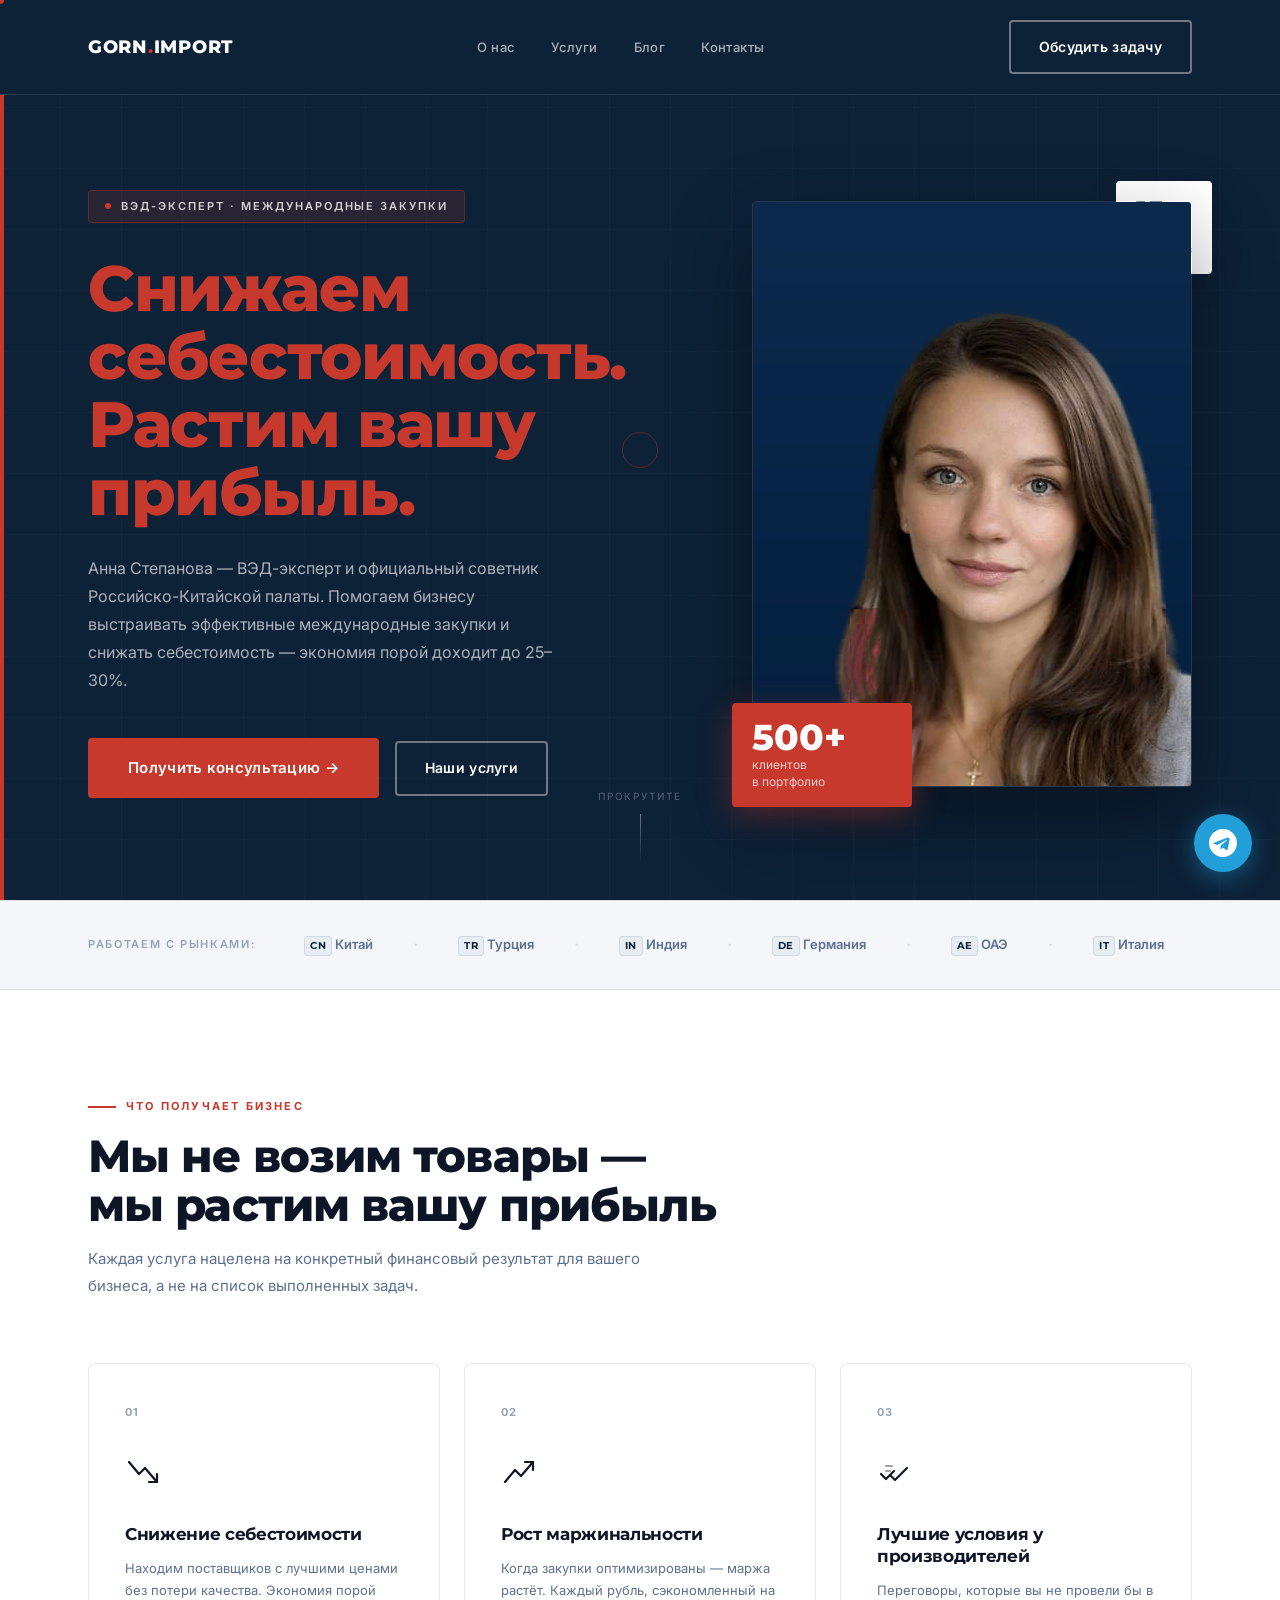
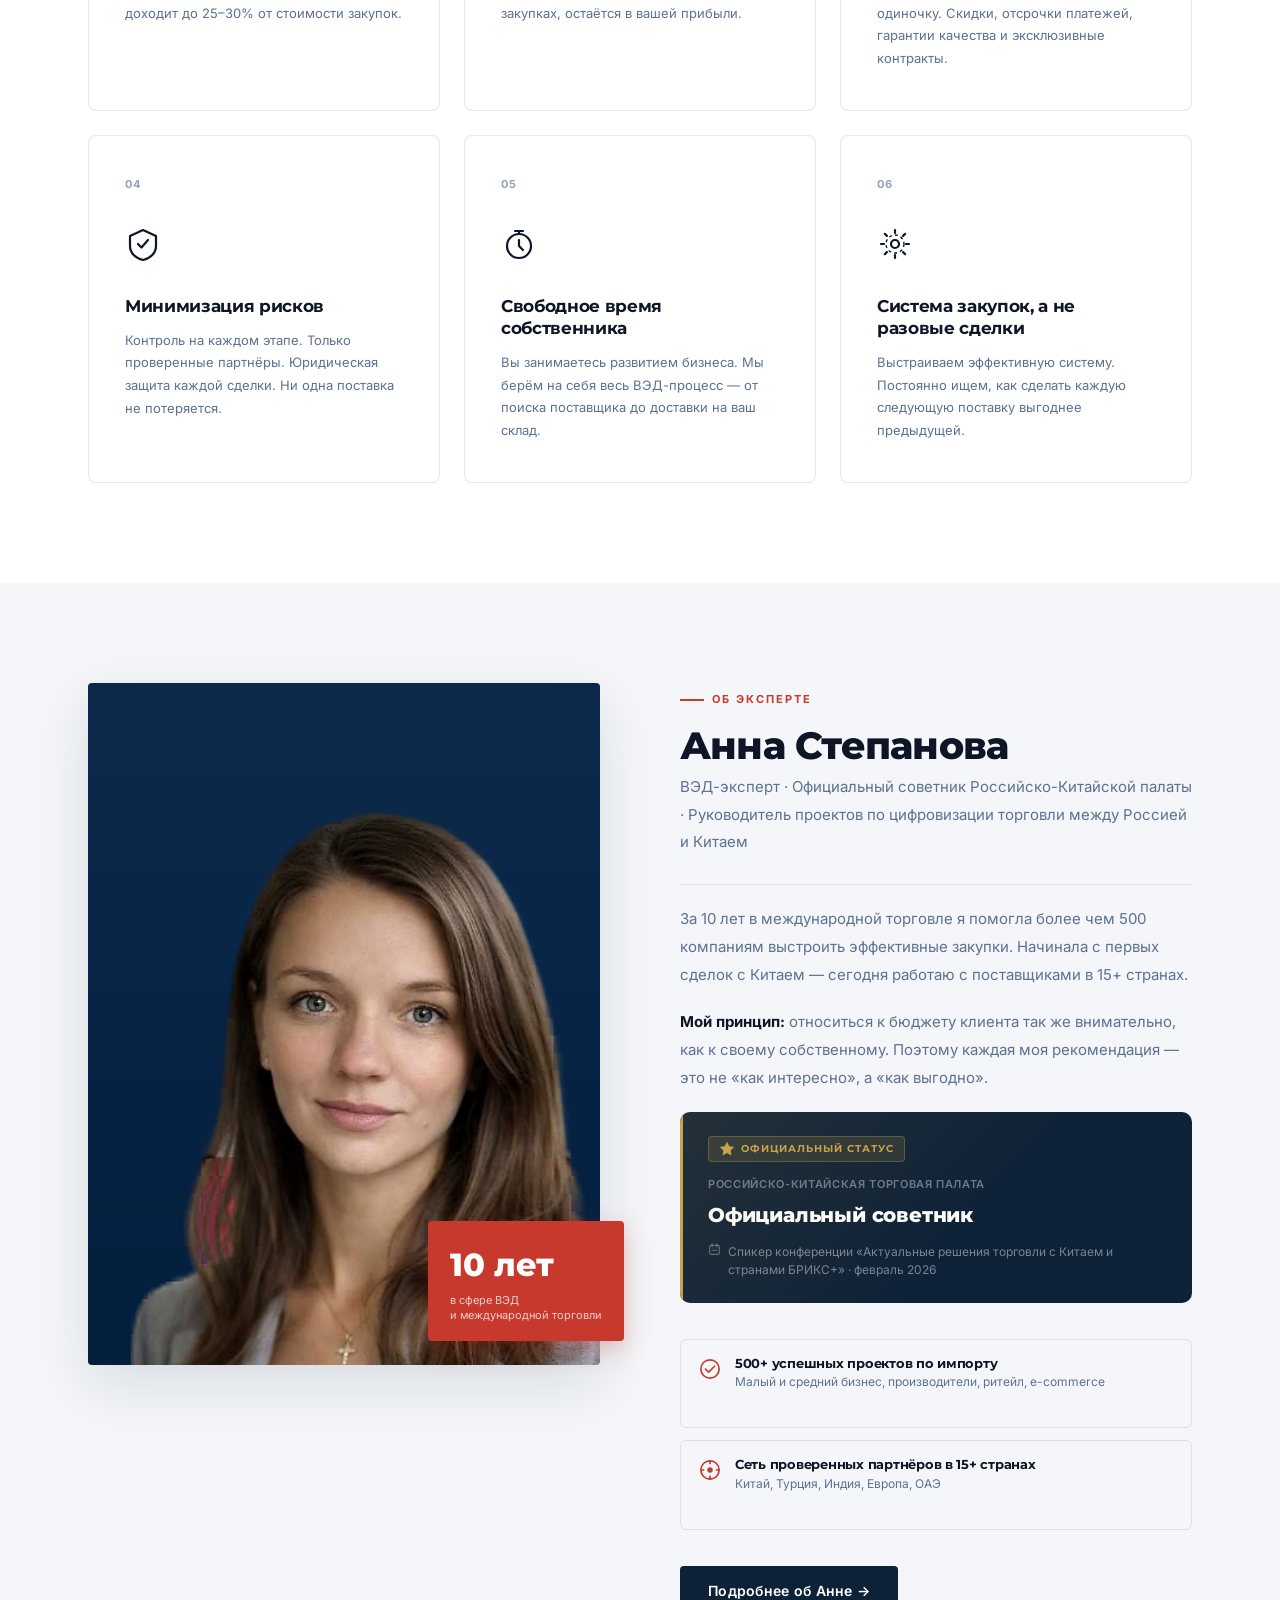
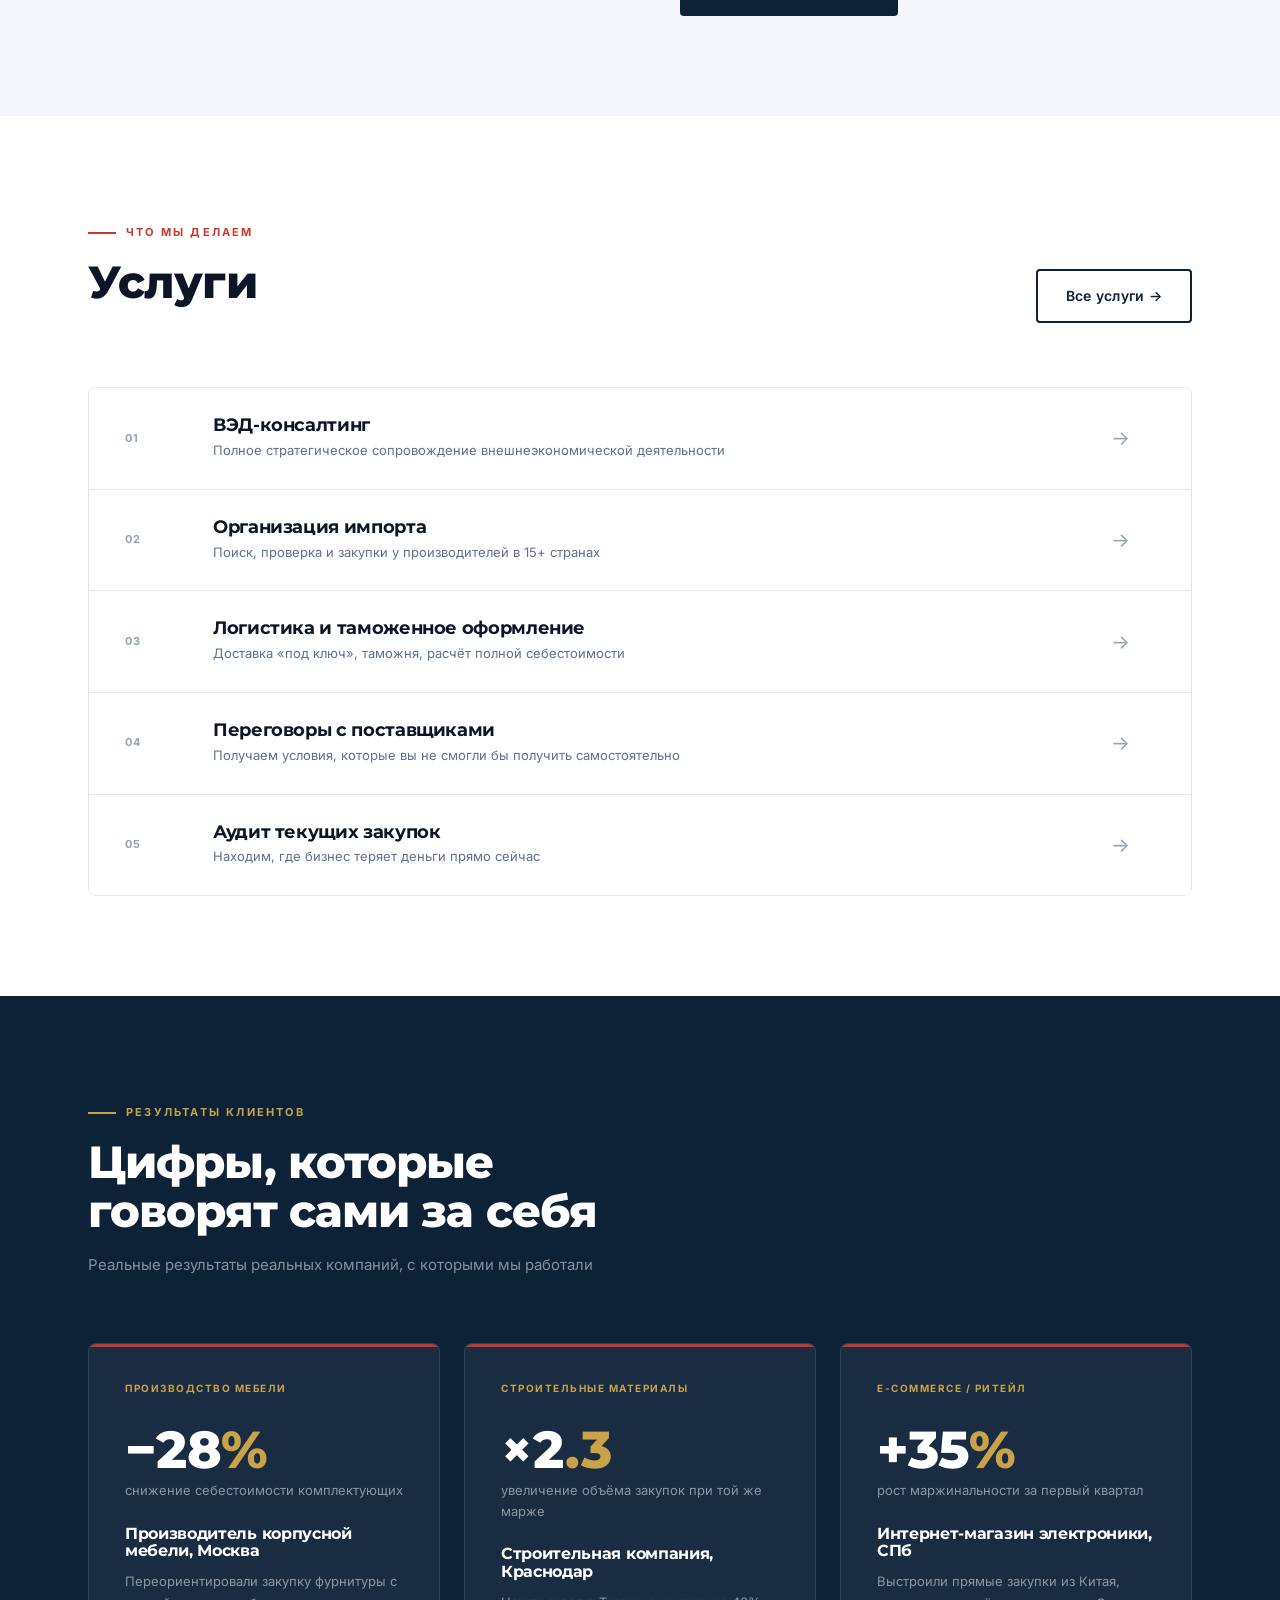
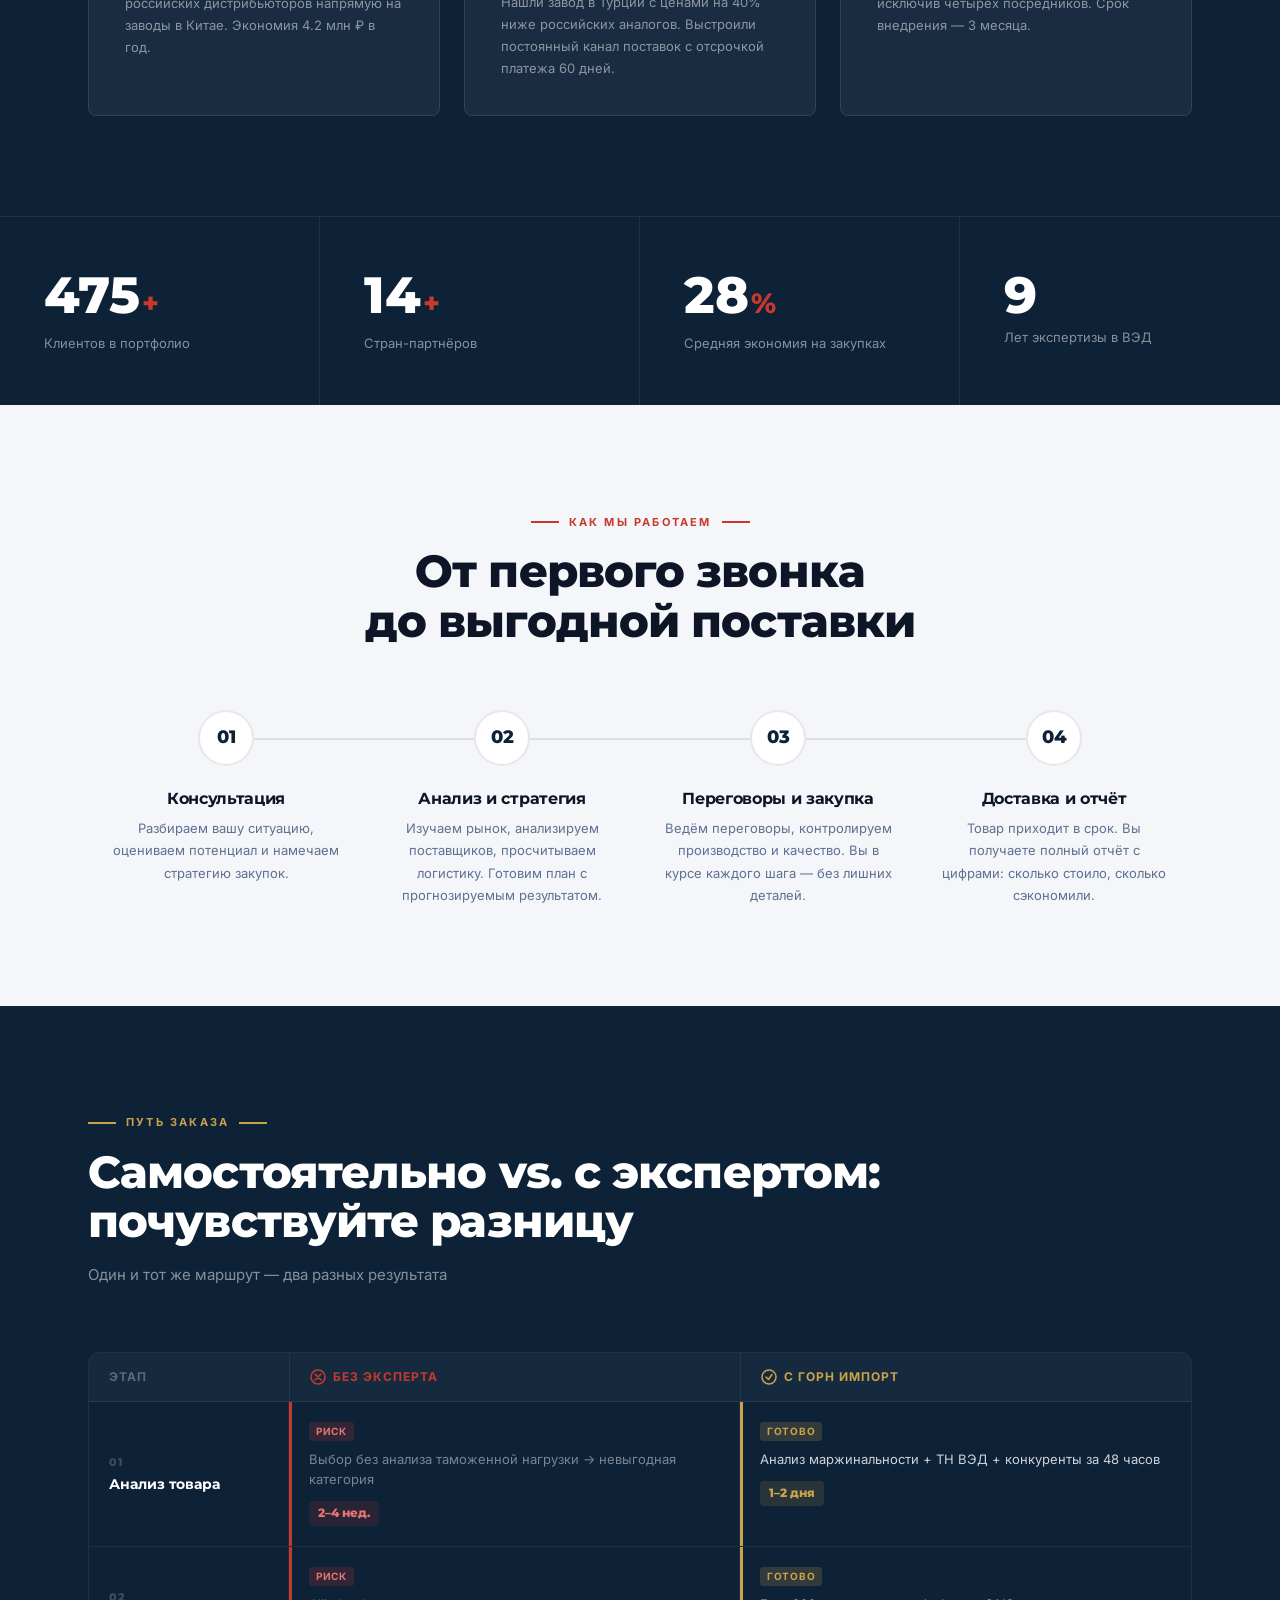
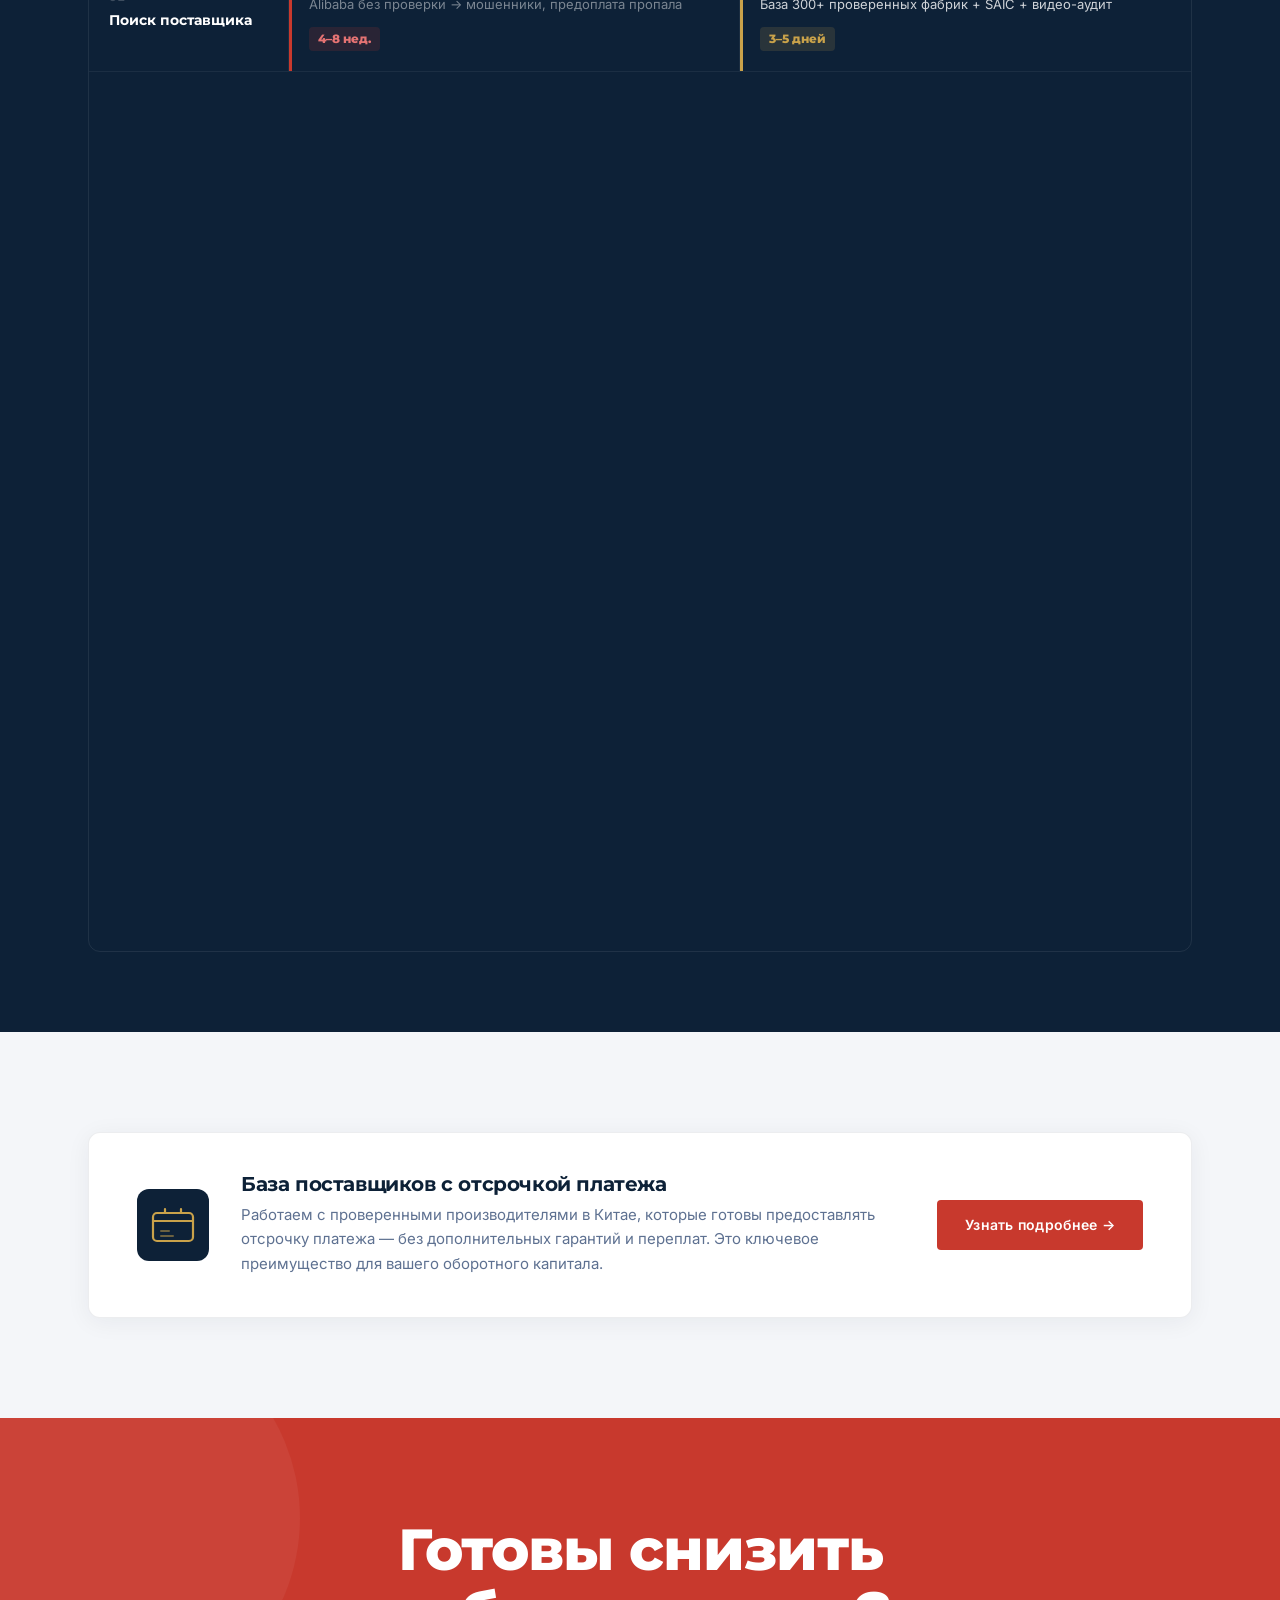
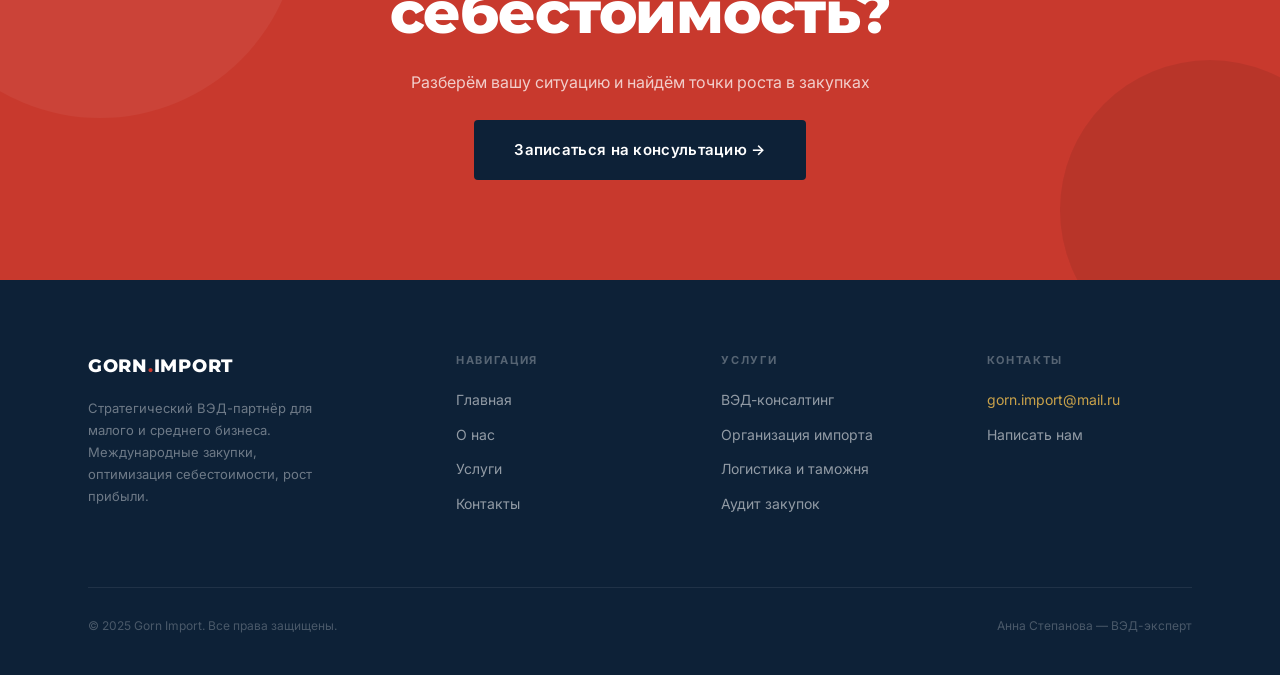
==== index.html @ dc19ca71 "Anna Gorn website — initial commit" ====
<!DOCTYPE html>
<html lang="ru">
<head>
  <meta charset="UTF-8">
  <meta name="viewport" content="width=device-width, initial-scale=1.0">
  <title>Gorn Import — ВЭД-эксперт по импорту из Китая | Анна Степанова</title>
  <meta name="description" content="Анна Степанова — ВЭД-эксперт, официальный советник Российско-Китайской палаты. Импорт из Китая под ключ: поиск поставщика, таможня, логистика. Снижаем себестоимость до 25–30%.">
  <meta name="keywords" content="импорт из Китая, ВЭД эксперт, таможенное оформление, поиск поставщика в Китае, логистика из Китая, ВЭД консультант">
  <meta name="robots" content="index, follow">
  <link rel="canonical" href="https://gorn-import.ru/">
  <!-- Open Graph -->
  <meta property="og:type" content="website">
  <meta property="og:url" content="https://gorn-import.ru/">
  <meta property="og:title" content="Gorn Import — ВЭД-эксперт по импорту из Китая">
  <meta property="og:description" content="Анна Степанова — официальный советник Российско-Китайской палаты. Импорт из Китая под ключ. Снижаем себестоимость до 25–30%.">
  <meta property="og:image" content="https://gorn-import.ru/anna.jpg">
  <meta property="og:locale" content="ru_RU">
  <!-- Twitter -->
  <meta name="twitter:card" content="summary_large_image">
  <meta name="twitter:title" content="Gorn Import — ВЭД-эксперт">
  <meta name="twitter:description" content="Импорт из Китая под ключ. Официальный советник Российско-Китайской палаты.">
  <meta name="twitter:image" content="https://gorn-import.ru/anna.jpg">
  <!-- PWA -->
  <link rel="manifest" href="manifest.json">
  <meta name="theme-color" content="#0D2137">
  <!-- Structured Data -->
  <script type="application/ld+json">
  {
    "@context": "https://schema.org",
    "@type": "Person",
    "name": "Анна Степанова",
    "jobTitle": "ВЭД-эксперт, импорт из Китая",
    "description": "Официальный советник Российско-Китайской палаты. Более 10 лет в сфере ВЭД, 500+ успешных сделок.",
    "email": "gorn.import@mail.ru",
    "telephone": "+79036254245",
    "image": "https://gorn-import.ru/anna.jpg",
    "url": "https://gorn-import.ru",
    "sameAs": [],
    "knowsAbout": ["Импорт из Китая", "ВЭД", "Таможенное оформление", "Поиск поставщиков", "Логистика"],
    "worksFor": {
      "@type": "Organization",
      "name": "Gorn Import",
      "url": "https://gorn-import.ru"
    }
  }
  </script>
  <link rel="preconnect" href="https://fonts.googleapis.com">
  <link rel="preconnect" href="https://fonts.gstatic.com" crossorigin>
  <link href="https://fonts.googleapis.com/css2?family=Montserrat:wght@400;500;600;700;800;900&family=Inter:wght@300;400;500;600&display=swap" rel="stylesheet">
  <link rel="stylesheet" href="styles.css">
</head>
<body>

  <div class="page-reveal"></div>
  <div class="cursor" id="cursor"></div>
  <div class="cursor-follower" id="cursorFollower"></div>

  <div class="mobile-menu" id="mobileMenu">
    <a href="index.html">Главная</a>
    <a href="about.html">О нас</a>
    <a href="services.html">Услуги</a>
    <a href="contact.html">Контакты</a>
    <a href="mailto:gorn.import@mail.ru" class="mobile-menu__email">gorn.import@mail.ru</a>
  </div>

  <nav class="nav nav--dark" id="nav">
    <div class="nav__inner">
      <a href="index.html" class="nav__logo nav__logo--white">GORN<span>.</span>IMPORT</a>
      <div class="nav__links">
        <a href="about.html">О нас</a>
        <a href="services.html">Услуги</a>
        <a href="blog.html">Блог</a>
        <a href="contact.html">Контакты</a>
      </div>
      <a href="contact.html" class="btn btn--outline-white">Обсудить задачу</a>
      <button class="nav__burger" id="burger" aria-label="Меню">
        <span></span><span></span><span></span>
      </button>
    </div>
  </nav>

  <!-- ===== HERO ===== -->
  <section class="hero">
    <div class="hero__pattern"></div>
    <div class="hero__red-bar"></div>
    <div class="hero__inner">
      <div class="hero__content">
        <div class="hero__tag reveal-up">
          <span class="hero__tag-dot"></span>
          ВЭД-эксперт · Международные закупки
        </div>
        <h1 class="hero__title">
          <div class="line"><span class="reveal-word">Снижаем себестоимость.</span></div>
          <div class="line"><span class="reveal-word" style="transition-delay:.15s">Растим вашу</span></div>
          <div class="line"><span class="reveal-word" style="transition-delay:.3s"><span>прибыль.</span></span></div>
        </h1>
        <p class="hero__sub reveal-up" style="--delay:.25s">
          Анна Степанова — ВЭД-эксперт и официальный советник Российско-Китайской палаты. Помогаем бизнесу выстраивать эффективные международные закупки и снижать себестоимость — экономия порой доходит до 25–30%.
        </p>
        <div class="hero__actions reveal-up" style="--delay:.4s">
          <a href="contact.html" class="btn btn--primary btn--large">Получить консультацию →</a>
          <a href="services.html" class="btn btn--outline-white">Наши услуги</a>
        </div>
      </div>
      <div class="hero__photo reveal-up" style="--delay:.3s">
        <div class="hero__photo-badge2">
          <div class="hero__photo-badge2-num">15+</div>
          <div class="hero__photo-badge2-text">стран<br>партнёров</div>
        </div>
        <div class="hero__photo-frame">
          <img src="anna.jpg" alt="Анна Степанова — ВЭД-эксперт"
               onerror="this.style.display='none';this.nextElementSibling.style.display='flex'">
          <div class="hero__photo-placeholder" style="display:none">
            <div class="hero__photo-placeholder-letters">АГ</div>
            <div class="hero__photo-placeholder-text">Анна Степанова</div>
          </div>
        </div>
        <div class="hero__photo-badge">
          <div class="hero__photo-badge-num">500+</div>
          <div class="hero__photo-badge-text">клиентов<br>в портфолио</div>
        </div>
      </div>
    </div>
    <div class="hero__scroll">
      <span>Прокрутите</span>
      <div class="hero__scroll-line"></div>
    </div>
  </section>

  <!-- ===== TRUST BAR ===== -->
  <div class="trust-bar">
    <div class="trust-bar__inner">
      <span class="trust-bar__label">Работаем с рынками:</span>
      <div class="trust-bar__items">
        <span class="trust-bar__item"><span class="flag-code">CN</span> Китай</span>
        <span class="trust-bar__sep">·</span>
        <span class="trust-bar__item"><span class="flag-code">TR</span> Турция</span>
        <span class="trust-bar__sep">·</span>
        <span class="trust-bar__item"><span class="flag-code">IN</span> Индия</span>
        <span class="trust-bar__sep">·</span>
        <span class="trust-bar__item"><span class="flag-code">DE</span> Германия</span>
        <span class="trust-bar__sep">·</span>
        <span class="trust-bar__item"><span class="flag-code">AE</span> ОАЭ</span>
        <span class="trust-bar__sep">·</span>
        <span class="trust-bar__item"><span class="flag-code">IT</span> Италия</span>
      </div>
    </div>
  </div>

  <!-- ===== BENEFITS ===== -->
  <section class="section">
    <div class="container">
      <div class="section-header">
        <div class="section-eyebrow reveal-up">
          <span class="section-eyebrow-line"></span>
          Что получает бизнес
        </div>
        <h2 class="section-title reveal-up" style="--delay:.08s">Мы не возим товары —<br>мы растим вашу прибыль</h2>
        <p class="section-sub reveal-up" style="--delay:.16s">Каждая услуга нацелена на конкретный финансовый результат для вашего бизнеса, а не на список выполненных задач.</p>
      </div>
      <div class="benefits__grid">
        <div class="benefit-card tilt-card reveal-up">
          <div class="benefit-card__accent"></div>
          <div class="benefit-card__num">01</div>
          <span class="benefit-card__icon">
            <svg viewBox="0 0 36 36" fill="none" xmlns="http://www.w3.org/2000/svg" width="36" height="36">
              <polyline points="4,8 14,20 20,14 32,28" stroke="currentColor" stroke-width="2.2" stroke-linecap="round" stroke-linejoin="round"/>
              <polyline points="24,28 32,28 32,20" stroke="currentColor" stroke-width="2.2" stroke-linecap="round" stroke-linejoin="round"/>
            </svg>
          </span>
          <h3>Снижение себестоимости</h3>
          <p>Находим поставщиков с лучшими ценами без потери качества. Экономия порой доходит до 25–30% от стоимости закупок.</p>
        </div>
        <div class="benefit-card tilt-card reveal-up" style="--delay:.08s">
          <div class="benefit-card__accent"></div>
          <div class="benefit-card__num">02</div>
          <span class="benefit-card__icon">
            <svg viewBox="0 0 36 36" fill="none" xmlns="http://www.w3.org/2000/svg" width="36" height="36">
              <polyline points="4,28 14,16 20,22 32,8" stroke="currentColor" stroke-width="2.2" stroke-linecap="round" stroke-linejoin="round"/>
              <polyline points="24,8 32,8 32,16" stroke="currentColor" stroke-width="2.2" stroke-linecap="round" stroke-linejoin="round"/>
            </svg>
          </span>
          <h3>Рост маржинальности</h3>
          <p>Когда закупки оптимизированы — маржа растёт. Каждый рубль, сэкономленный на закупках, остаётся в вашей прибыли.</p>
        </div>
        <div class="benefit-card tilt-card reveal-up" style="--delay:.16s">
          <div class="benefit-card__accent"></div>
          <div class="benefit-card__num">03</div>
          <span class="benefit-card__icon">
            <svg viewBox="0 0 36 36" fill="none" xmlns="http://www.w3.org/2000/svg" width="36" height="36">
              <path d="M4 20l5 5 8-8" stroke="currentColor" stroke-width="2.2" stroke-linecap="round" stroke-linejoin="round"/>
              <path d="M14 22l4 4 12-12" stroke="currentColor" stroke-width="2.2" stroke-linecap="round" stroke-linejoin="round"/>
              <path d="M9 12h6M9 17h4" stroke="currentColor" stroke-width="2" stroke-linecap="round" opacity=".4"/>
            </svg>
          </span>
          <h3>Лучшие условия у производителей</h3>
          <p>Переговоры, которые вы не провели бы в одиночку. Скидки, отсрочки платежей, гарантии качества и эксклюзивные контракты.</p>
        </div>
        <div class="benefit-card tilt-card reveal-up" style="--delay:.24s">
          <div class="benefit-card__accent"></div>
          <div class="benefit-card__num">04</div>
          <span class="benefit-card__icon">
            <svg viewBox="0 0 36 36" fill="none" xmlns="http://www.w3.org/2000/svg" width="36" height="36">
              <path d="M18 4L5 10v10c0 7 5.5 12.5 13 14 7.5-1.5 13-7 13-14V10L18 4z" stroke="currentColor" stroke-width="2.2" stroke-linecap="round" stroke-linejoin="round"/>
              <polyline points="13,18 16.5,21.5 23,14" stroke="currentColor" stroke-width="2.2" stroke-linecap="round" stroke-linejoin="round"/>
            </svg>
          </span>
          <h3>Минимизация рисков</h3>
          <p>Контроль на каждом этапе. Только проверенные партнёры. Юридическая защита каждой сделки. Ни одна поставка не потеряется.</p>
        </div>
        <div class="benefit-card tilt-card reveal-up" style="--delay:.32s">
          <div class="benefit-card__accent"></div>
          <div class="benefit-card__num">05</div>
          <span class="benefit-card__icon">
            <svg viewBox="0 0 36 36" fill="none" xmlns="http://www.w3.org/2000/svg" width="36" height="36">
              <circle cx="18" cy="20" r="12" stroke="currentColor" stroke-width="2.2"/>
              <polyline points="18,14 18,20 22,24" stroke="currentColor" stroke-width="2.2" stroke-linecap="round" stroke-linejoin="round"/>
              <line x1="14" y1="5" x2="22" y2="5" stroke="currentColor" stroke-width="2.2" stroke-linecap="round"/>
              <line x1="18" y1="5" x2="18" y2="8" stroke="currentColor" stroke-width="2.2" stroke-linecap="round"/>
            </svg>
          </span>
          <h3>Свободное время собственника</h3>
          <p>Вы занимаетесь развитием бизнеса. Мы берём на себя весь ВЭД-процесс — от поиска поставщика до доставки на ваш склад.</p>
        </div>
        <div class="benefit-card tilt-card reveal-up" style="--delay:.40s">
          <div class="benefit-card__accent"></div>
          <div class="benefit-card__num">06</div>
          <span class="benefit-card__icon">
            <svg viewBox="0 0 36 36" fill="none" xmlns="http://www.w3.org/2000/svg" width="36" height="36">
              <circle cx="18" cy="18" r="4" stroke="currentColor" stroke-width="2.2"/>
              <path d="M18 4v3M18 29v3M4 18h3M29 18h3M7.8 7.8l2.1 2.1M26.1 26.1l2.1 2.1M7.8 28.2l2.1-2.1M26.1 9.9l2.1-2.1" stroke="currentColor" stroke-width="2.2" stroke-linecap="round"/>
              <circle cx="18" cy="18" r="9" stroke="currentColor" stroke-width="1.4" stroke-dasharray="3 3"/>
            </svg>
          </span>
          <h3>Система закупок, а не разовые сделки</h3>
          <p>Выстраиваем эффективную систему. Постоянно ищем, как сделать каждую следующую поставку выгоднее предыдущей.</p>
        </div>
      </div>
    </div>
  </section>

  <!-- ===== ABOUT PREVIEW ===== -->
  <section class="section section--surface">
    <div class="container">
      <div class="about-split">
        <div class="about-split__photo reveal-up">
          <div class="about-split__photo-frame">
            <img src="anna.jpg" alt="Анна Степанова"
                 onerror="this.style.display='none';this.nextElementSibling.style.display='flex'">
            <div class="about-split__photo-placeholder" style="display:none">
              <div class="about-split__photo-placeholder-letters">АГ</div>
            </div>
          </div>
          <div class="about-split__photo-badge">
            <div class="about-split__photo-badge-num">10 лет</div>
            <div class="about-split__photo-badge-text">в сфере ВЭД<br>и международной торговли</div>
          </div>
        </div>
        <div class="about-split__text reveal-up" style="--delay:.15s">
          <span class="about-split__tag">
            <span style="width:24px;height:2px;background:var(--red);display:inline-block"></span>
            Об эксперте
          </span>
          <h2 class="about-split__name">Анна Степанова</h2>
          <p class="about-split__role">ВЭД-эксперт · Официальный советник Российско-Китайской палаты · Руководитель проектов по цифровизации торговли между Россией и Китаем</p>
          <p>За 10 лет в международной торговле я помогла более чем 500 компаниям выстроить эффективные закупки. Начинала с первых сделок с Китаем — сегодня работаю с поставщиками в 15+ странах.</p>
          <p><strong>Мой принцип:</strong> относиться к бюджету клиента так же внимательно, как к своему собственному. Поэтому каждая моя рекомендация — это не «как интересно», а «как выгодно».</p>
          <!-- RKEP highlight -->
          <div class="cred-highlight reveal-up">
            <div class="cred-highlight__badge">
              <svg viewBox="0 0 20 20" fill="none" width="16" height="16"><polygon points="10,1 12.9,6.6 19,7.6 14.5,12 15.6,18.1 10,15.1 4.4,18.1 5.5,12 1,7.6 7.1,6.6" fill="currentColor"/></svg>
              Официальный статус
            </div>
            <div class="cred-highlight__body">
              <div class="cred-highlight__org">Российско-Китайская торговая палата</div>
              <div class="cred-highlight__title">Официальный советник</div>
              <div class="cred-highlight__event">
                <svg viewBox="0 0 16 16" fill="none" width="13" height="13" style="flex-shrink:0;opacity:.7"><rect x="2" y="3" width="12" height="11" rx="2" stroke="currentColor" stroke-width="1.4"/><line x1="5" y1="1" x2="5" y2="5" stroke="currentColor" stroke-width="1.4" stroke-linecap="round"/><line x1="11" y1="1" x2="11" y2="5" stroke="currentColor" stroke-width="1.4" stroke-linecap="round"/><line x1="5" y1="9" x2="11" y2="9" stroke="currentColor" stroke-width="1.3" stroke-linecap="round"/></svg>
                Спикер конференции «Актуальные решения торговли с Китаем и странами БРИКС+» · февраль 2026
              </div>
            </div>
          </div>

          <div class="about-split__creds">
            <div class="about-split__cred" style="display:none"><!-- moved above --></div>
            <div class="about-split__cred">
              <span class="about-split__cred-icon">
                <svg viewBox="0 0 24 24" fill="none" width="22" height="22"><circle cx="12" cy="12" r="10" stroke="currentColor" stroke-width="1.8"/><polyline points="7,12 10.5,15.5 17,9" stroke="currentColor" stroke-width="1.8" stroke-linecap="round" stroke-linejoin="round"/></svg>
              </span>
              <div class="about-split__cred-text">
                <h4>500+ успешных проектов по импорту</h4>
                <p>Малый и средний бизнес, производители, ритейл, e-commerce</p>
              </div>
            </div>
            <div class="about-split__cred">
              <span class="about-split__cred-icon">
                <svg viewBox="0 0 24 24" fill="none" width="22" height="22"><circle cx="12" cy="12" r="10" stroke="currentColor" stroke-width="1.8"/><circle cx="12" cy="12" r="3" fill="currentColor"/><line x1="12" y1="2" x2="12" y2="5" stroke="currentColor" stroke-width="1.8" stroke-linecap="round"/><line x1="12" y1="19" x2="12" y2="22" stroke="currentColor" stroke-width="1.8" stroke-linecap="round"/><line x1="2" y1="12" x2="5" y2="12" stroke="currentColor" stroke-width="1.8" stroke-linecap="round"/><line x1="19" y1="12" x2="22" y2="12" stroke="currentColor" stroke-width="1.8" stroke-linecap="round"/></svg>
              </span>
              <div class="about-split__cred-text">
                <h4>Сеть проверенных партнёров в 15+ странах</h4>
                <p>Китай, Турция, Индия, Европа, ОАЭ</p>
              </div>
            </div>
          </div>
          <div style="margin-top:36px">
            <a href="about.html" class="btn btn--navy">Подробнее об Анне →</a>
          </div>
        </div>
      </div>
    </div>
  </section>

  <!-- ===== SERVICES PREVIEW ===== -->
  <section class="section">
    <div class="container">
      <div class="section-header" style="display:flex;justify-content:space-between;align-items:flex-end">
        <div>
          <div class="section-eyebrow reveal-up"><span class="section-eyebrow-line"></span>Что мы делаем</div>
          <h2 class="section-title reveal-up" style="--delay:.08s">Услуги</h2>
        </div>
        <a href="services.html" class="btn btn--outline reveal-up" style="--delay:.16s;flex-shrink:0">Все услуги →</a>
      </div>
      <div class="services__list">
        <a href="services.html" class="service-item reveal-up">
          <span class="service-item__num">01</span>
          <div class="service-item__content">
            <h3>ВЭД-консалтинг</h3>
            <p>Полное стратегическое сопровождение внешнеэкономической деятельности</p>
          </div>
          <span class="service-item__arrow">→</span>
        </a>
        <a href="services.html" class="service-item reveal-up" style="--delay:.06s">
          <span class="service-item__num">02</span>
          <div class="service-item__content">
            <h3>Организация импорта</h3>
            <p>Поиск, проверка и закупки у производителей в 15+ странах</p>
          </div>
          <span class="service-item__arrow">→</span>
        </a>
        <a href="services.html" class="service-item reveal-up" style="--delay:.12s">
          <span class="service-item__num">03</span>
          <div class="service-item__content">
            <h3>Логистика и таможенное оформление</h3>
            <p>Доставка «под ключ», таможня, расчёт полной себестоимости</p>
          </div>
          <span class="service-item__arrow">→</span>
        </a>
        <a href="services.html" class="service-item reveal-up" style="--delay:.18s">
          <span class="service-item__num">04</span>
          <div class="service-item__content">
            <h3>Переговоры с поставщиками</h3>
            <p>Получаем условия, которые вы не смогли бы получить самостоятельно</p>
          </div>
          <span class="service-item__arrow">→</span>
        </a>
        <a href="services.html" class="service-item reveal-up" style="--delay:.24s">
          <span class="service-item__num">05</span>
          <div class="service-item__content">
            <h3>Аудит текущих закупок</h3>
            <p>Находим, где бизнес теряет деньги прямо сейчас</p>
          </div>
          <span class="service-item__arrow">→</span>
        </a>
      </div>
    </div>
  </section>

  <!-- ===== CASES ===== -->
  <section class="section section--navy">
    <div class="container">
      <div class="section-header">
        <div class="section-eyebrow reveal-up section-header--light"><span class="section-eyebrow-line" style="background:var(--gold)"></span><span style="color:var(--gold)">Результаты клиентов</span></div>
        <h2 class="section-title reveal-up section-header--light" style="--delay:.08s;color:#fff">Цифры, которые<br>говорят сами за себя</h2>
        <p class="section-sub reveal-up" style="--delay:.16s;color:rgba(255,255,255,.5)">Реальные результаты реальных компаний, с которыми мы работали</p>
      </div>
      <div class="cases__grid">
        <div class="case-card reveal-up">
          <div class="case-card__line"></div>
          <span class="case-card__tag">Производство мебели</span>
          <div class="case-card__metric">−28<span>%</span></div>
          <div class="case-card__metric-label">снижение себестоимости комплектующих</div>
          <h4>Производитель корпусной мебели, Москва</h4>
          <p>Переориентировали закупку фурнитуры с российских дистрибьюторов напрямую на заводы в Китае. Экономия 4.2 млн ₽ в год.</p>
        </div>
        <div class="case-card reveal-up" style="--delay:.1s">
          <div class="case-card__line"></div>
          <span class="case-card__tag">Строительные материалы</span>
          <div class="case-card__metric">×2<span>.3</span></div>
          <div class="case-card__metric-label">увеличение объёма закупок при той же марже</div>
          <h4>Строительная компания, Краснодар</h4>
          <p>Нашли завод в Турции с ценами на 40% ниже российских аналогов. Выстроили постоянный канал поставок с отсрочкой платежа 60 дней.</p>
        </div>
        <div class="case-card reveal-up" style="--delay:.2s">
          <div class="case-card__line"></div>
          <span class="case-card__tag">E-commerce / Ритейл</span>
          <div class="case-card__metric">+35<span>%</span></div>
          <div class="case-card__metric-label">рост маржинальности за первый квартал</div>
          <h4>Интернет-магазин электроники, СПб</h4>
          <p>Выстроили прямые закупки из Китая, исключив четырёх посредников. Срок внедрения — 3 месяца.</p>
        </div>
      </div>
    </div>
  </section>

  <!-- ===== STATS ===== -->
  <section class="section--navy" style="border-top:1px solid rgba(255,255,255,.08)">
    <div class="stats__grid">
      <div class="stat-item reveal-up">
        <div class="stat-item__row">
          <span class="stat-item__num counter" data-target="500">0</span>
          <span class="stat-item__unit">+</span>
        </div>
        <span class="stat-item__label">Клиентов в портфолио</span>
      </div>
      <div class="stat-item reveal-up" style="--delay:.1s">
        <div class="stat-item__row">
          <span class="stat-item__num counter" data-target="15">0</span>
          <span class="stat-item__unit">+</span>
        </div>
        <span class="stat-item__label">Стран-партнёров</span>
      </div>
      <div class="stat-item reveal-up" style="--delay:.2s">
        <div class="stat-item__row">
          <span class="stat-item__num counter" data-target="30">0</span>
          <span class="stat-item__unit">%</span>
        </div>
        <span class="stat-item__label">Средняя экономия на закупках</span>
      </div>
      <div class="stat-item reveal-up" style="--delay:.3s">
        <div class="stat-item__row">
          <span class="stat-item__num counter" data-target="10">0</span>
        </div>
        <span class="stat-item__label">Лет экспертизы в ВЭД</span>
      </div>
    </div>
  </section>

  <!-- ===== PROCESS ===== -->
  <section class="section section--surface">
    <div class="container">
      <div class="section-header section-header--center">
        <div class="section-eyebrow reveal-up" style="justify-content:center"><span class="section-eyebrow-line"></span>Как мы работаем<span class="section-eyebrow-line"></span></div>
        <h2 class="section-title reveal-up" style="--delay:.08s">От первого звонка<br>до выгодной поставки</h2>
      </div>
      <div class="process__steps">
        <div class="process__step reveal-up">
          <div class="process__step-icon">01</div>
          <h4>Консультация</h4>
          <p>Разбираем вашу ситуацию, оцениваем потенциал и намечаем стратегию закупок.</p>
        </div>
        <div class="process__step reveal-up" style="--delay:.1s">
          <div class="process__step-icon">02</div>
          <h4>Анализ и стратегия</h4>
          <p>Изучаем рынок, анализируем поставщиков, просчитываем логистику. Готовим план с прогнозируемым результатом.</p>
        </div>
        <div class="process__step reveal-up" style="--delay:.2s">
          <div class="process__step-icon">03</div>
          <h4>Переговоры и закупка</h4>
          <p>Ведём переговоры, контролируем производство и качество. Вы в курсе каждого шага — без лишних деталей.</p>
        </div>
        <div class="process__step reveal-up" style="--delay:.3s">
          <div class="process__step-icon">04</div>
          <h4>Доставка и отчёт</h4>
          <p>Товар приходит в срок. Вы получаете полный отчёт с цифрами: сколько стоило, сколько сэкономили.</p>
        </div>
      </div>
    </div>
  </section>

  <!-- ===== JOURNEY SPLIT ===== -->
  <section class="jrn" id="jrnSection">
    <div class="container">
      <div class="section-header">
        <div class="section-eyebrow reveal-up"><span class="section-eyebrow-line"></span>Путь заказа<span class="section-eyebrow-line"></span></div>
        <h2 class="section-title reveal-up" style="--delay:.08s">Самостоятельно vs. с экспертом:<br>почувствуйте разницу</h2>
        <p class="section-sub reveal-up" style="--delay:.16s">Один и тот же маршрут — два разных результата</p>
      </div>

      <div class="jrn__table reveal-up" style="--delay:.2s" id="jrnTable">

        <!-- Header -->
        <div class="jrn__header">
          <div class="jrn__hcol jrn__hcol--step">Этап</div>
          <div class="jrn__hcol jrn__hcol--bad">
            <svg width="16" height="16" viewBox="0 0 16 16" fill="none"><circle cx="8" cy="8" r="7" stroke="#C8392D" stroke-width="1.5"/><path d="M5 5l6 6M11 5l-6 6" stroke="#C8392D" stroke-width="1.5" stroke-linecap="round"/></svg>
            Без эксперта
          </div>
          <div class="jrn__hcol jrn__hcol--good">
            <svg width="16" height="16" viewBox="0 0 16 16" fill="none"><circle cx="8" cy="8" r="7" stroke="#C9A24A" stroke-width="1.5"/><path d="M5 8l2.5 2.5L11 5.5" stroke="#C9A24A" stroke-width="1.5" stroke-linecap="round" stroke-linejoin="round"/></svg>
            С Горн Импорт
          </div>
        </div>

        <!-- Rows -->
        <div class="jrn__row" data-i="0">
          <div class="jrn__step">
            <span class="jrn__num">01</span>
            <span class="jrn__name">Анализ товара</span>
          </div>
          <div class="jrn__bad">
            <span class="jrn__tag jrn__tag--risk">Риск</span>
            Выбор без анализа таможенной нагрузки → невыгодная категория
            <span class="jrn__days jrn__days--slow">2–4 нед.</span>
          </div>
          <div class="jrn__good">
            <span class="jrn__tag jrn__tag--ok">Готово</span>
            Анализ маржинальности + ТН ВЭД + конкуренты за 48 часов
            <span class="jrn__days jrn__days--fast">1–2 дня</span>
          </div>
        </div>

        <div class="jrn__row" data-i="1">
          <div class="jrn__step">
            <span class="jrn__num">02</span>
            <span class="jrn__name">Поиск поставщика</span>
          </div>
          <div class="jrn__bad">
            <span class="jrn__tag jrn__tag--risk">Риск</span>
            Alibaba без проверки → мошенники, предоплата пропала
            <span class="jrn__days jrn__days--slow">4–8 нед.</span>
          </div>
          <div class="jrn__good">
            <span class="jrn__tag jrn__tag--ok">Готово</span>
            База 300+ проверенных фабрик + SAIC + видео-аудит
            <span class="jrn__days jrn__days--fast">3–5 дней</span>
          </div>
        </div>

        <div class="jrn__row" data-i="2">
          <div class="jrn__step">
            <span class="jrn__num">03</span>
            <span class="jrn__name">Контракт и оплата</span>
          </div>
          <div class="jrn__bad">
            <span class="jrn__tag jrn__tag--risk">Риск</span>
            Слабый контракт на английском, завышенная цена
            <span class="jrn__days jrn__days--slow">1–2 нед.</span>
          </div>
          <div class="jrn__good">
            <span class="jrn__tag jrn__tag--ok">Готово</span>
            Переговоры на китайском, защитный контракт, цена −15–30%
            <span class="jrn__days jrn__days--fast">2–3 дня</span>
          </div>
        </div>

        <div class="jrn__row" data-i="3">
          <div class="jrn__step">
            <span class="jrn__num">04</span>
            <span class="jrn__name">Производство</span>
          </div>
          <div class="jrn__bad">
            <span class="jrn__tag jrn__tag--warn">Задержка</span>
            Нет контроля сроков, узнаёте о проблемах постфактум
            <span class="jrn__days jrn__days--slow">30–60 дней</span>
          </div>
          <div class="jrn__good">
            <span class="jrn__tag jrn__tag--ok">Контроль</span>
            Фото-отчёты с фабрики, управление очередью
            <span class="jrn__days jrn__days--fast">15–30 дней</span>
          </div>
        </div>

        <div class="jrn__row" data-i="4">
          <div class="jrn__step">
            <span class="jrn__num">05</span>
            <span class="jrn__name">Контроль качества</span>
          </div>
          <div class="jrn__bad">
            <span class="jrn__tag jrn__tag--risk">Риск</span>
            Брак находят на складе в России — возврат невозможен
            <span class="jrn__days jrn__days--slow">Убытки</span>
          </div>
          <div class="jrn__good">
            <span class="jrn__tag jrn__tag--ok">Готово</span>
            Инспекция AQL 2.5 до отгрузки — брак остаётся в Китае
            <span class="jrn__days jrn__days--fast">1–2 дня</span>
          </div>
        </div>

        <div class="jrn__row" data-i="5">
          <div class="jrn__step">
            <span class="jrn__num">06</span>
            <span class="jrn__name">Логистика</span>
          </div>
          <div class="jrn__bad">
            <span class="jrn__tag jrn__tag--warn">Дорого</span>
            Переплата посредникам +40%, нет страховки
            <span class="jrn__days jrn__days--slow">30–60 дней</span>
          </div>
          <div class="jrn__good">
            <span class="jrn__tag jrn__tag--ok">Оптимально</span>
            Прямые контракты с перевозчиками, страхование, трекинг
            <span class="jrn__days jrn__days--fast">15–35 дней</span>
          </div>
        </div>

        <div class="jrn__row" data-i="6">
          <div class="jrn__step">
            <span class="jrn__num">07</span>
            <span class="jrn__name">Таможня</span>
          </div>
          <div class="jrn__bad">
            <span class="jrn__tag jrn__tag--risk">Штраф</span>
            Ошибки в декларации, задержки, доначисления пошлин
            <span class="jrn__days jrn__days--slow">1–4 нед.</span>
          </div>
          <div class="jrn__good">
            <span class="jrn__tag jrn__tag--ok">Чисто</span>
            Полный пакет документов, брокер, легальная оптимизация
            <span class="jrn__days jrn__days--fast">1–3 дня</span>
          </div>
        </div>

        <!-- Result row -->
        <div class="jrn__result" id="jrnResult">
          <div class="jrn__result-label">Итого по времени:</div>
          <div class="jrn__result-bad">
            <div class="jrn__result-num">120–180</div>
            <div class="jrn__result-unit">дней</div>
            <div class="jrn__result-sub">+ стресс и потери</div>
          </div>
          <div class="jrn__result-vs">VS</div>
          <div class="jrn__result-good">
            <div class="jrn__result-num">45–60</div>
            <div class="jrn__result-unit">дней</div>
            <div class="jrn__result-sub">экономия до 25–30%</div>
          </div>
        </div>
        <div class="jrn__result-footer" id="jrnFooter">
          <a href="contact.html" class="btn btn--primary">Начать импорт с нами →</a>
          <span class="jrn__footer-hint">Разберём вашу ситуацию и найдём точки роста</span>
        </div>

      </div>

      <button id="jrnPlayBtn" style="display:none" aria-hidden="true"></button>
    </div>
  </section>

  <style>
  .jrn { padding: 100px 0 80px; background: var(--navy); }
  .jrn .section-title { color: #fff; }
  .jrn .section-sub { color: rgba(255,255,255,.5); }
  .jrn .section-eyebrow { color: var(--gold); }
  .jrn .section-eyebrow-line { background: var(--gold); }

  .jrn__table { border-radius: 12px; overflow: hidden; border: 1px solid rgba(255,255,255,.08); }

  /* Header */
  .jrn__header { display: grid; grid-template-columns: 200px 1fr 1fr; background: rgba(255,255,255,.04); border-bottom: 1px solid rgba(255,255,255,.08); }
  .jrn__hcol { padding: 14px 20px; font-size: 12px; font-weight: 700; letter-spacing: .08em; text-transform: uppercase; display: flex; align-items: center; gap: 7px; }
  .jrn__hcol--step { color: rgba(255,255,255,.3); }
  .jrn__hcol--bad { color: #C8392D; border-left: 1px solid rgba(255,255,255,.06); }
  .jrn__hcol--good { color: var(--gold); border-left: 1px solid rgba(255,255,255,.06); }

  /* Rows */
  .jrn__row { display: grid; grid-template-columns: 200px 1fr 1fr; border-bottom: 1px solid rgba(255,255,255,.06); opacity: 0; transform: translateY(12px); transition: opacity .45s ease, transform .45s ease; }
  .jrn__row.visible { opacity: 1; transform: translateY(0); }
  .jrn__row:hover { background: rgba(255,255,255,.02); }

  .jrn__step { padding: 20px; display: flex; flex-direction: column; gap: 4px; justify-content: center; border-right: 1px solid rgba(255,255,255,.06); }
  .jrn__num { font-family: var(--font-h); font-size: 11px; font-weight: 800; color: rgba(255,255,255,.2); letter-spacing: .1em; }
  .jrn__name { font-family: var(--font-h); font-size: 14px; font-weight: 700; color: #fff; line-height: 1.3; }

  .jrn__bad, .jrn__good { padding: 20px; font-size: 13px; line-height: 1.55; display: flex; flex-direction: column; gap: 8px; position: relative; }
  .jrn__bad { color: rgba(255,255,255,.45); border-right: 1px solid rgba(255,255,255,.06); }
  .jrn__good { color: rgba(255,255,255,.8); }
  .jrn__bad::before { content:''; position:absolute; left:0; top:0; bottom:0; width:3px; background: rgba(200,57,45,.4); }
  .jrn__good::before { content:''; position:absolute; left:0; top:0; bottom:0; width:3px; background: rgba(201,162,74,.5); }
  .jrn__row.visible .jrn__bad::before { background: #C8392D; }
  .jrn__row.visible .jrn__good::before { background: var(--gold); }

  /* Tags */
  .jrn__tag { display: inline-block; font-size: 10px; font-weight: 700; letter-spacing: .07em; text-transform: uppercase; padding: 2px 7px; border-radius: 3px; width: fit-content; }
  .jrn__tag--risk { background: rgba(200,57,45,.2); color: #e57373; }
  .jrn__tag--warn { background: rgba(234,179,8,.15); color: #facc15; }
  .jrn__tag--ok   { background: rgba(201,162,74,.2); color: var(--gold); }

  /* Day badges */
  .jrn__days { display: inline-block; font-family: var(--font-h); font-size: 12px; font-weight: 800; padding: 3px 9px; border-radius: 4px; margin-top: 4px; width: fit-content; }
  .jrn__days--slow { background: rgba(200,57,45,.15); color: #e57373; }
  .jrn__days--fast { background: rgba(201,162,74,.15); color: var(--gold); }

  /* Result */
  .jrn__result { display: grid; grid-template-columns: 180px 1fr 40px 1fr; align-items: center; gap: 0; padding: 28px 24px; background: rgba(255,255,255,.04); opacity: 0; transition: opacity .6s .2s; border-top: 1px solid rgba(255,255,255,.1); }
  .jrn__result.visible { opacity: 1; }
  .jrn__result-label { font-size: 11px; font-weight: 700; letter-spacing: .08em; text-transform: uppercase; color: rgba(255,255,255,.3); }
  .jrn__result-bad { text-align: center; }
  .jrn__result-good { text-align: center; }
  .jrn__result-num { font-family: var(--font-h); font-size: 48px; font-weight: 900; line-height: 1; }
  .jrn__result-bad .jrn__result-num { color: rgba(200,57,45,.75); }
  .jrn__result-good .jrn__result-num { color: var(--gold); }
  .jrn__result-unit { font-size: 13px; color: rgba(255,255,255,.4); margin-top: 4px; }
  .jrn__result-sub { font-size: 12px; margin-top: 4px; }
  .jrn__result-bad .jrn__result-sub { color: rgba(200,57,45,.6); }
  .jrn__result-good .jrn__result-sub { color: var(--gold); opacity: .8; }
  .jrn__result-vs { font-family: var(--font-h); font-size: 16px; font-weight: 900; color: rgba(255,255,255,.15); text-align: center; }

  .jrn__result-footer { display: flex; align-items: center; gap: 20px; padding: 24px; background: rgba(255,255,255,.02); border-top: 1px solid rgba(255,255,255,.06); opacity: 0; transition: opacity .5s .3s; }
  .jrn__result-footer.visible { opacity: 1; }
  .jrn__footer-hint { font-size: 13px; color: rgba(255,255,255,.35); }

  /* Play */
  .jrn__play { display: flex; align-items: center; gap: 16px; margin-top: 24px; }
  .jrn__play-btn { display: inline-flex; align-items: center; gap: 8px; padding: 12px 24px; background: rgba(255,255,255,.08); color: #fff; border: 1px solid rgba(255,255,255,.15); border-radius: 6px; font-family: var(--font-h); font-size: 13px; font-weight: 700; cursor: pointer; transition: background .2s; }
  .jrn__play-btn:hover { background: rgba(255,255,255,.14); }
  .jrn__play-btn:disabled { opacity: .4; cursor: default; }

  @media (max-width: 860px) {
    .jrn__header, .jrn__row { grid-template-columns: 1fr; }
    .jrn__hcol--step { display: none; }
    .jrn__step { border-right: none; border-bottom: 1px solid rgba(255,255,255,.06); flex-direction: row; gap: 10px; align-items: center; }
    .jrn__bad, .jrn__good { border-right: none; border-bottom: 1px solid rgba(255,255,255,.04); }
    .jrn__result { flex-direction: column; gap: 16px; }
    .jrn__result-label { flex: 0 0 auto; }
    .jrn__result-bad, .jrn__result-vs, .jrn__result-good { flex: 0 0 auto; }
  }
  </style>

  <script>
  (function(){
    const rows   = Array.from(document.querySelectorAll('.jrn__row'));
    const result = document.getElementById('jrnResult');
    const footer = document.getElementById('jrnFooter');
    const btn    = document.getElementById('jrnPlayBtn');
    const SVG_PLAY = '<svg viewBox="0 0 20 20" fill="currentColor" width="18" height="18"><path d="M6.3 2.8L16 10 6.3 17.2V2.8z"/></svg>';
    const SVG_SPIN = '<svg viewBox="0 0 20 20" fill="currentColor" width="18" height="18"><path d="M5 4h3v12H5zm7 0h3v12h-3z"/></svg>';
    let running = false;

    function play() {
      if (running) return;
      running = true;
      rows.forEach(r => r.classList.remove('visible'));
      result.classList.remove('visible');
      if (footer) footer.classList.remove('visible');
      btn.disabled = true;
      btn.innerHTML = SVG_SPIN + ' Воспроизводится...';

      rows.forEach((row, i) => {
        setTimeout(() => {
          row.classList.add('visible');
          if (i === rows.length - 1) {
            setTimeout(() => {
              result.classList.add('visible');
              if (footer) footer.classList.add('visible');
              btn.disabled = false;
              btn.innerHTML = SVG_PLAY + ' Запустить анимацию';
              running = false;
            }, 600);
          }
        }, i * 320);
      });
    }

    btn.addEventListener('click', play);

    const obs = new IntersectionObserver(entries => {
      if (entries[0].isIntersecting && !running && !rows[0].classList.contains('visible')) {
        setTimeout(play, 400);
        obs.disconnect();
      }
    }, { threshold: 0.15 });
    obs.observe(document.getElementById('jrnSection'));
  })();
  </script>

  <!-- ===== IMPORT JOURNEY ANIMATION ===== -->
  <section class="journey-section" id="journeySection" style="display:none">
    <div class="container">
      <div class="section-header">
        <div class="section-eyebrow reveal-up"><span class="section-eyebrow-line"></span>Путь заказа<span class="section-eyebrow-line"></span></div>
        <h2 class="section-title reveal-up" style="--delay:.08s">От идеи до прибыли:<br>как устроен импорт из Китая</h2>
        <p class="section-sub reveal-up" style="--delay:.16s">Нажмите «Запустить» — и увидите разницу между самостоятельным импортом и работой с экспертом</p>
      </div>

      <!-- Compare toggle -->
      <div class="journey-toggle reveal-up" style="--delay:.2s">
        <button class="journey-toggle__btn active" data-mode="with">С Горн Импорт</button>
        <button class="journey-toggle__btn" data-mode="without">Без эксперта</button>
      </div>

      <!-- Timeline -->
      <div class="journey-wrap reveal-up" style="--delay:.28s">
        <div class="journey-track" id="journeyTrack">
          <div class="journey-line"><div class="journey-line__fill" id="journeyLineFill"></div></div>

          <!-- Step 1 -->
          <div class="journey-step" data-step="1">
            <div class="journey-step__dot"><span class="journey-step__num">1</span></div>
            <div class="journey-step__card">
              <div class="journey-step__icon">
                <svg viewBox="0 0 32 32" fill="none" width="28" height="28"><circle cx="16" cy="16" r="12" stroke="currentColor" stroke-width="2"/><path d="M10 16l4 4 8-8" stroke="currentColor" stroke-width="2.2" stroke-linecap="round" stroke-linejoin="round"/></svg>
              </div>
              <div class="journey-step__body">
                <div class="journey-step__title">Анализ товара и рынка</div>
                <div class="journey-step__desc with-mode">Проводим анализ маржинальности, выбираем категорию, оцениваем таможенную нагрузку</div>
                <div class="journey-step__desc without-mode" style="display:none">Долгий самостоятельный поиск, риск выбрать невыгодный товар</div>
              </div>
              <div class="journey-step__time"><span class="journey-step__days">1–2</span><span class="journey-step__unit">дня</span></div>
            </div>
          </div>

          <!-- Step 2 -->
          <div class="journey-step" data-step="2">
            <div class="journey-step__dot"><span class="journey-step__num">2</span></div>
            <div class="journey-step__card">
              <div class="journey-step__icon">
                <svg viewBox="0 0 32 32" fill="none" width="28" height="28"><rect x="4" y="8" width="24" height="16" rx="3" stroke="currentColor" stroke-width="2"/><path d="M10 14h12M10 18h8" stroke="currentColor" stroke-width="2" stroke-linecap="round"/></svg>
              </div>
              <div class="journey-step__body">
                <div class="journey-step__title">Поиск и проверка поставщика</div>
                <div class="journey-step__desc with-mode">База проверенных фабрик + юридическая верификация через SAIC, видео-аудит производства</div>
                <div class="journey-step__desc without-mode" style="display:none">Месяцы переписок, риск мошенничества, потеря предоплаты</div>
              </div>
              <div class="journey-step__time"><span class="journey-step__days">3–5</span><span class="journey-step__unit">дней</span></div>
            </div>
          </div>

          <!-- Step 3 -->
          <div class="journey-step" data-step="3">
            <div class="journey-step__dot"><span class="journey-step__num">3</span></div>
            <div class="journey-step__card">
              <div class="journey-step__icon">
                <svg viewBox="0 0 32 32" fill="none" width="28" height="28"><path d="M6 8h20v16H6z" stroke="currentColor" stroke-width="2" stroke-linejoin="round"/><path d="M6 12l10 7 10-7" stroke="currentColor" stroke-width="2" stroke-linecap="round"/></svg>
              </div>
              <div class="journey-step__body">
                <div class="journey-step__title">Переговоры и контракт</div>
                <div class="journey-step__desc with-mode">Проводим переговоры на китайском, составляем защитный контракт, фиксируем цену</div>
                <div class="journey-step__desc without-mode" style="display:none">Языковой барьер, невыгодные условия, слабый контракт без защиты</div>
              </div>
              <div class="journey-step__time"><span class="journey-step__days">2–3</span><span class="journey-step__unit">дня</span></div>
            </div>
          </div>

          <!-- Step 4 -->
          <div class="journey-step" data-step="4">
            <div class="journey-step__dot"><span class="journey-step__num">4</span></div>
            <div class="journey-step__card">
              <div class="journey-step__icon">
                <svg viewBox="0 0 32 32" fill="none" width="28" height="28"><rect x="4" y="18" width="10" height="10" rx="1" stroke="currentColor" stroke-width="2"/><rect x="18" y="14" width="10" height="14" rx="1" stroke="currentColor" stroke-width="2"/><rect x="11" y="10" width="10" height="18" rx="1" stroke="currentColor" stroke-width="2"/><path d="M4 6l7 4 6-4 7 4" stroke="currentColor" stroke-width="2" stroke-linecap="round" stroke-linejoin="round"/></svg>
              </div>
              <div class="journey-step__body">
                <div class="journey-step__title">Производство</div>
                <div class="journey-step__desc with-mode">Контролируем сроки, получаем фото-отчёты с производства, управляем очередью</div>
                <div class="journey-step__desc without-mode" style="display:none">Непредсказуемые задержки, нет контроля, узнаёте о проблемах постфактум</div>
              </div>
              <div class="journey-step__time"><span class="journey-step__days">15–30</span><span class="journey-step__unit">дней</span></div>
            </div>
          </div>

          <!-- Step 5 -->
          <div class="journey-step" data-step="5">
            <div class="journey-step__dot"><span class="journey-step__num">5</span></div>
            <div class="journey-step__card">
              <div class="journey-step__icon">
                <svg viewBox="0 0 32 32" fill="none" width="28" height="28"><circle cx="16" cy="16" r="11" stroke="currentColor" stroke-width="2"/><circle cx="16" cy="16" r="6" stroke="currentColor" stroke-width="1.5" stroke-dasharray="2 2"/><path d="M12 16l3 3 6-6" stroke="currentColor" stroke-width="2.2" stroke-linecap="round" stroke-linejoin="round"/></svg>
              </div>
              <div class="journey-step__body">
                <div class="journey-step__title">Контроль качества</div>
                <div class="journey-step__desc with-mode">Инспекция на производстве по стандарту AQL 2.5 до отгрузки — брак не едет</div>
                <div class="journey-step__desc without-mode" style="display:none">Брак обнаруживается уже на складе в России — возврат невозможен</div>
              </div>
              <div class="journey-step__time"><span class="journey-step__days">1–2</span><span class="journey-step__unit">дня</span></div>
            </div>
          </div>

          <!-- Step 6 -->
          <div class="journey-step" data-step="6">
            <div class="journey-step__dot"><span class="journey-step__num">6</span></div>
            <div class="journey-step__card">
              <div class="journey-step__icon">
                <svg viewBox="0 0 32 32" fill="none" width="28" height="28"><path d="M4 22h24M8 22V14l8-8 8 8v8" stroke="currentColor" stroke-width="2" stroke-linecap="round" stroke-linejoin="round"/><rect x="13" y="16" width="6" height="6" rx="1" stroke="currentColor" stroke-width="1.5"/></svg>
              </div>
              <div class="journey-step__body">
                <div class="journey-step__title">Логистика и доставка</div>
                <div class="journey-step__desc with-mode">Выбираем оптимальный маршрут (море/авто/ж/д), страхуем груз, отслеживаем в реальном времени</div>
                <div class="journey-step__desc without-mode" style="display:none">Переплата посредникам, потеря груза, отсутствие страховки</div>
              </div>
              <div class="journey-step__time"><span class="journey-step__days">15–35</span><span class="journey-step__unit">дней</span></div>
            </div>
          </div>

          <!-- Step 7 -->
          <div class="journey-step" data-step="7">
            <div class="journey-step__dot"><span class="journey-step__num">7</span></div>
            <div class="journey-step__card">
              <div class="journey-step__icon">
                <svg viewBox="0 0 32 32" fill="none" width="28" height="28"><rect x="4" y="6" width="24" height="20" rx="2" stroke="currentColor" stroke-width="2"/><path d="M4 14h24M10 10v4M16 10v4M22 10v4" stroke="currentColor" stroke-width="1.5" stroke-linecap="round"/><path d="M9 20h4M19 20h4" stroke="currentColor" stroke-width="2" stroke-linecap="round"/></svg>
              </div>
              <div class="journey-step__body">
                <div class="journey-step__title">Таможенное оформление</div>
                <div class="journey-step__desc with-mode">Подготавливаем полный пакет документов, работаем с брокером, минимизируем пошлины легально</div>
                <div class="journey-step__desc without-mode" style="display:none">Задержки, штрафы, доначисления, дополнительные платежи на таможне</div>
              </div>
              <div class="journey-step__time"><span class="journey-step__days">1–3</span><span class="journey-step__unit">дня</span></div>
            </div>
          </div>

          <!-- Step 8 — Result -->
          <div class="journey-step journey-step--result" data-step="8">
            <div class="journey-step__dot journey-step__dot--gold"><span>✓</span></div>
            <div class="journey-step__card journey-step__card--result">
              <div class="journey-result__split">
                <div class="journey-result__col with-mode">
                  <div class="journey-result__label">С Горн Импорт</div>
                  <div class="journey-result__big green" id="journeyDaysWith">~45–60 дней</div>
                  <div class="journey-result__subs">
                    <span>Экономия до 25–30%</span>
                    <span>Без рисков</span>
                    <span>Под ключ</span>
                  </div>
                </div>
                <div class="journey-result__col without-mode" style="display:none">
                  <div class="journey-result__label">Без эксперта</div>
                  <div class="journey-result__big red" id="journeyDaysWithout">~120–180 дней</div>
                  <div class="journey-result__subs">
                    <span>Высокие риски</span>
                    <span>Скрытые расходы</span>
                    <span>Стресс</span>
                  </div>
                </div>
              </div>
              <a href="contact.html" class="btn btn--red" style="margin-top:24px">Начать импорт с нами →</a>
            </div>
          </div>
        </div>

        <!-- Play button -->
        <div class="journey-play" id="journeyPlay">
          <button class="journey-play__btn" id="journeyPlayBtn">
            <svg viewBox="0 0 24 24" fill="currentColor" width="24" height="24"><path d="M8 5v14l11-7z"/></svg>
            Запустить анимацию
          </button>
          <span class="journey-play__hint">↑ смотрите как идёт процесс</span>
        </div>
      </div>
    </div>
  </section>

  <style>
    .journey-section { padding: 100px 0; background: var(--bg); }
    .journey-toggle { display:flex; gap:0; border:1px solid var(--border); border-radius:8px; overflow:hidden; width:fit-content; margin:0 auto 48px; }
    .journey-toggle__btn { padding:10px 28px; font-family:var(--font-h); font-size:13px; font-weight:700; border:none; background:none; cursor:pointer; color:var(--muted); transition:all .2s; }
    .journey-toggle__btn.active { background:var(--navy); color:#fff; }

    .journey-wrap { position:relative; }
    .journey-track { position:relative; padding-left:80px; }
    .journey-line { position:absolute; left:32px; top:24px; bottom:24px; width:2px; background:var(--border); }
    .journey-line__fill { width:100%; background:var(--red); transform-origin:top; transform:scaleY(0); transition:transform .6s ease; height:100%; }

    .journey-step { display:flex; align-items:flex-start; gap:0; margin-bottom:32px; opacity:0; transform:translateX(-16px); transition:opacity .4s, transform .4s; }
    .journey-step.visible { opacity:1; transform:translateX(0); }
    .journey-step--result { margin-bottom:0; }

    .journey-step__dot { position:absolute; left:20px; width:24px; height:24px; border-radius:50%; background:var(--navy); border:2px solid var(--border); display:flex; align-items:center; justify-content:center; transition:background .4s, border-color .4s; z-index:2; }
    .journey-step.visible .journey-step__dot { background:var(--red); border-color:var(--red); }
    .journey-step--result .journey-step__dot { width:32px; height:32px; left:16px; }
    .journey-step__dot--gold.visible { background:var(--gold) !important; border-color:var(--gold) !important; }
    .journey-step__num { font-family:var(--font-h); font-size:10px; font-weight:800; color:#fff; }

    .journey-step__card { background:var(--surface); border:1px solid var(--border); border-radius:10px; padding:20px 24px; display:flex; align-items:flex-start; gap:16px; flex:1; transition:border-color .3s, box-shadow .3s; }
    .journey-step.visible .journey-step__card { border-color:var(--border2); box-shadow:0 4px 20px rgba(0,0,0,.06); }
    .journey-step__card--result { flex-direction:column; }

    .journey-step__icon { color:var(--red); flex-shrink:0; margin-top:2px; }
    .journey-step__body { flex:1; min-width:0; }
    .journey-step__title { font-family:var(--font-h); font-size:15px; font-weight:700; color:var(--text); margin-bottom:4px; }
    .journey-step__desc { font-size:13px; color:var(--muted); line-height:1.55; }
    .journey-step__time { flex-shrink:0; text-align:right; }
    .journey-step__days { font-family:var(--font-h); font-size:20px; font-weight:900; color:var(--navy); display:block; line-height:1; }
    .journey-step__unit { font-size:11px; color:var(--muted2); }

    /* Result card */
    .journey-result__split { display:grid; grid-template-columns:1fr 1fr; gap:24px; width:100%; }
    .journey-result__col { }
    .journey-result__label { font-size:11px; font-weight:700; letter-spacing:.1em; text-transform:uppercase; color:var(--muted2); margin-bottom:6px; }
    .journey-result__big { font-family:var(--font-h); font-size:32px; font-weight:900; line-height:1; margin-bottom:12px; }
    .journey-result__big.green { color:#16a34a; }
    .journey-result__big.red { color:var(--red); }
    .journey-result__subs { display:flex; flex-wrap:wrap; gap:6px; }
    .journey-result__subs span { font-size:12px; background:var(--surface2); border:1px solid var(--border); border-radius:4px; padding:3px 8px; color:var(--muted); }

    /* Play button */
    .journey-play { margin-top:32px; display:flex; align-items:center; gap:20px; }
    .journey-play__btn { display:inline-flex; align-items:center; gap:10px; padding:14px 28px; background:var(--navy); color:#fff; border:none; border-radius:8px; font-family:var(--font-h); font-size:14px; font-weight:700; cursor:pointer; transition:background .2s; }
    .journey-play__btn:hover { background:#1a3a5c; }
    .journey-play__hint { font-size:13px; color:var(--muted2); }

    /* without-mode overrides */
    .journey-section.mode-without .journey-step.visible .journey-step__dot { background:#94a3b8; border-color:#94a3b8; }
    .journey-section.mode-without .journey-step.visible .journey-step__days { color:var(--red); }
    .journey-section.mode-without .journey-line__fill { background:#94a3b8; }
    .journey-section.mode-without .journey-step__icon { color:#94a3b8; }

    @media (max-width:768px) {
      .journey-track { padding-left:48px; }
      .journey-line { left:16px; }
      .journey-step__dot { left:4px; width:20px; height:20px; }
      .journey-step--result .journey-step__dot { left:0; width:28px; height:28px; }
      .journey-step__card { padding:14px 16px; gap:10px; }
      .journey-result__split { grid-template-columns:1fr; }
      .journey-play { flex-direction:column; align-items:flex-start; }
    }
  </style>

  <script>
  (function(){
    const section = document.getElementById('journeySection');
    const track   = document.getElementById('journeyTrack');
    const fill    = document.getElementById('journeyLineFill');
    const playBtn = document.getElementById('journeyPlayBtn');
    const steps   = Array.from(track.querySelectorAll('.journey-step'));
    const toggleBtns = document.querySelectorAll('.journey-toggle__btn');
    let currentMode = 'with';
    let playing = false;

    function applyMode(mode) {
      currentMode = mode;
      document.querySelectorAll('.with-mode').forEach(el => el.style.display = mode==='with'?'':'none');
      document.querySelectorAll('.without-mode').forEach(el => el.style.display = mode==='without'?'':'none');
      section.classList.toggle('mode-without', mode==='without');
      toggleBtns.forEach(b => b.classList.toggle('active', b.dataset.mode===mode));
      // Reset if already played
      if (playing) resetAndPlay();
    }

    function resetSteps() {
      steps.forEach(s => s.classList.remove('visible'));
      fill.style.transform = 'scaleY(0)';
      playing = false;
      playBtn.innerHTML = '<svg viewBox="0 0 24 24" fill="currentColor" width="24" height="24"><path d="M8 5v14l11-7z"/></svg> Запустить анимацию';
    }

    function animateSteps() {
      playing = true;
      playBtn.innerHTML = '<svg viewBox="0 0 24 24" fill="currentColor" width="20" height="20"><path d="M6 19h4V5H6zm8-14v14h4V5z"/></svg> Воспроизводится...';
      playBtn.disabled = true;

      steps.forEach((step, i) => {
        setTimeout(() => {
          step.classList.add('visible');
          // Grow line proportionally
          fill.style.transform = `scaleY(${(i+1)/steps.length})`;
          // Re-enable play after last
          if (i === steps.length - 1) {
            setTimeout(() => {
              playBtn.disabled = false;
              playBtn.innerHTML = '<svg viewBox="0 0 24 24" fill="currentColor" width="24" height="24"><path d="M6 6h4v12H6zm8 0h4v12h-4z"/></svg> Сбросить';
              playing = false;
            }, 600);
          }
        }, 300 + i * 400);
      });
    }

    function resetAndPlay() {
      resetSteps();
      setTimeout(animateSteps, 200);
    }

    playBtn.addEventListener('click', () => {
      if (steps[0].classList.contains('visible')) {
        resetSteps();
      } else {
        animateSteps();
      }
    });

    toggleBtns.forEach(btn => btn.addEventListener('click', () => applyMode(btn.dataset.mode)));

    // Auto-trigger when section scrolls into view
    const obs = new IntersectionObserver(entries => {
      if (entries[0].isIntersecting && !playing && !steps[0].classList.contains('visible')) {
        setTimeout(animateSteps, 500);
        obs.disconnect();
      }
    }, { threshold: 0.2 });
    obs.observe(section);
  })();
  </script>

  <!-- ===== SUPPLIER BASE PROMO ===== -->
  <section class="section section--surface">
    <div class="container">
      <div class="supplier-promo reveal-up">
        <div class="supplier-promo__icon">
          <svg viewBox="0 0 48 48" fill="none" width="48" height="48">
            <rect x="4" y="12" width="40" height="28" rx="4" stroke="currentColor" stroke-width="2.2"/>
            <path d="M4 20h40" stroke="currentColor" stroke-width="2.2"/>
            <path d="M16 12V8M32 12V8" stroke="currentColor" stroke-width="2.2" stroke-linecap="round"/>
            <path d="M12 30h8M12 35h12" stroke="currentColor" stroke-width="2" stroke-linecap="round" opacity=".5"/>
          </svg>
        </div>
        <div class="supplier-promo__text">
          <h3>База поставщиков с отсрочкой платежа</h3>
          <p>Работаем с проверенными производителями в Китае, которые готовы предоставлять отсрочку платежа — без дополнительных гарантий и переплат. Это ключевое преимущество для вашего оборотного капитала.</p>
        </div>
        <a href="contact.html" class="btn btn--primary">Узнать подробнее →</a>
      </div>
    </div>
  </section>

  <section class="cta-banner">
    <div class="container">
      <div class="cta-banner__inner">
        <h2 class="cta-banner__title reveal-up">Готовы снизить<br>себестоимость?</h2>
        <p class="cta-banner__sub reveal-up" style="--delay:.1s">Разберём вашу ситуацию и найдём точки роста в закупках</p>
        <a href="contact.html" class="btn btn--navy btn--large reveal-up" style="--delay:.2s">Записаться на консультацию →</a>
      </div>
    </div>
  </section>

  <!-- ===== FOOTER ===== -->
  <footer class="footer">
    <div class="container">
      <div class="footer__inner">
        <div class="footer__brand">
          <a href="index.html" class="nav__logo nav__logo--white">GORN<span>.</span>IMPORT</a>
          <p>Стратегический ВЭД-партнёр для малого и среднего бизнеса. Международные закупки, оптимизация себестоимости, рост прибыли.</p>
        </div>
        <div class="footer__col">
          <h5>Навигация</h5>
          <a href="index.html">Главная</a>
          <a href="about.html">О нас</a>
          <a href="services.html">Услуги</a>
          <a href="contact.html">Контакты</a>
        </div>
        <div class="footer__col">
          <h5>Услуги</h5>
          <a href="services.html">ВЭД-консалтинг</a>
          <a href="services.html">Организация импорта</a>
          <a href="services.html">Логистика и таможня</a>
          <a href="services.html">Аудит закупок</a>
        </div>
        <div class="footer__col">
          <h5>Контакты</h5>
          <a href="mailto:gorn.import@mail.ru" class="accent">gorn.import@mail.ru</a>
          <a href="contact.html">Написать нам</a>
        </div>
      </div>
      <div class="footer__bottom">
        <span>© 2025 Gorn Import. Все права защищены.</span>
        <span>Анна Степанова — ВЭД-эксперт</span>
      </div>
    </div>
  </footer>

  <script src="main.js"></script>
</body>
</html>
---- styles.css ----
/* ============================
   GORN.IMPORT — Corporate Pro
   ============================ */

*, *::before, *::after { box-sizing: border-box; margin: 0; padding: 0; }

:root {
  --navy:       #0D2137;
  --navy-mid:   #163352;
  --navy-light: #1E4370;
  --red:        #C8392D;
  --red-dim:    rgba(200, 57, 45, 0.08);
  --gold:       #C9A24A;
  --bg:         #FFFFFF;
  --surface:    #F4F6F9;
  --surface2:   #E8EDF3;
  --text:       #0D1526;
  --muted:      #5E7191;
  --muted2:     #94A3B8;
  --border:     rgba(13, 33, 55, 0.1);
  --border2:    rgba(13, 33, 55, 0.06);
  --font-h:     'Montserrat', sans-serif;
  --font-b:     'Inter', sans-serif;
  --ease:       cubic-bezier(0.25, 1, 0.5, 1);
}

html { scroll-behavior: smooth; }

body {
  background: var(--bg);
  color: var(--text);
  font-family: var(--font-b);
  font-size: 16px;
  line-height: 1.6;
  overflow-x: hidden;
  cursor: none;
}
body.no-scroll { overflow: hidden; }

/* ===== CURSOR ===== */
.cursor {
  position: fixed; width: 8px; height: 8px;
  background: var(--red); border-radius: 50%;
  pointer-events: none; z-index: 9999;
  transform: translate(-50%,-50%);
  transition: width .3s var(--ease), height .3s var(--ease);
}
.cursor-follower {
  position: fixed; width: 36px; height: 36px;
  border: 1.5px solid rgba(200,57,45,0.4); border-radius: 50%;
  pointer-events: none; z-index: 9998;
  transform: translate(-50%,-50%);
  transition: width .4s var(--ease), height .4s var(--ease), border-color .3s;
}
.cursor.hovered { width: 14px; height: 14px; }
.cursor-follower.hovered { width: 60px; height: 60px; border-color: rgba(200,57,45,.7); }
.cursor.clicking { transform: translate(-50%,-50%) scale(0.7); }

/* ===== PAGE REVEAL ===== */
.page-reveal {
  position: fixed; inset: 0; background: var(--navy);
  z-index: 8000; transform-origin: bottom; transform: scaleY(1);
  transition: transform .7s var(--ease);
  display: flex; align-items: center; justify-content: center;
}
.page-reveal.done { transform: scaleY(0); transform-origin: top; }
.page-reveal__logo {
  font-family: var(--font-h);
  font-size: 22px;
  font-weight: 900;
  letter-spacing: .12em;
  color: var(--red);
  opacity: 0;
  animation: logoFadeIn .35s ease .1s forwards;
}
.page-reveal__logo span { color: var(--red); opacity: .5; }
@keyframes logoFadeIn {
  from { opacity: 0; transform: scale(.94); }
  to   { opacity: 1; transform: scale(1); }
}

/* ===== BASE ===== */
h1,h2,h3,h4 { font-family: var(--font-h); line-height: 1.1; letter-spacing: -.02em; }
a { color: inherit; text-decoration: none; }

/* ===== BUTTONS ===== */
.btn {
  display: inline-flex; align-items: center; gap: 10px;
  padding: 14px 28px; border-radius: 4px;
  font-family: var(--font-b); font-weight: 600; font-size: 14px;
  transition: all .3s var(--ease); cursor: none; border: none; outline: none;
  letter-spacing: .02em;
}
.btn--primary { background: var(--red); color: #fff; }
.btn--primary:hover { background: #a82e23; transform: translateY(-2px); box-shadow: 0 8px 24px rgba(200,57,45,.3); }
.btn--navy { background: var(--navy); color: #fff; }
.btn--navy:hover { background: var(--navy-mid); transform: translateY(-2px); box-shadow: 0 8px 24px rgba(13,33,55,.25); }
.btn--outline { border: 2px solid var(--navy); color: var(--navy); background: transparent; }
.btn--outline:hover { background: var(--navy); color: #fff; }
.btn--outline-white { border: 2px solid rgba(255,255,255,.4); color: #fff; background: transparent; }
.btn--outline-white:hover { border-color: #fff; background: rgba(255,255,255,.1); }
.btn--large { padding: 18px 40px; font-size: 15px; }

/* ===== LAYOUT ===== */
.container { max-width: 1200px; margin: 0 auto; padding: 0 48px; }
.section { padding: 100px 0; }
.section--navy { background: var(--navy); color: #fff; }
.section--surface { background: var(--surface); }
.accent-red { color: var(--red); }
.accent-gold { color: var(--gold); }

/* ===== NAV ===== */
.nav {
  position: fixed; top: 0; left: 0; right: 0; z-index: 100;
  padding: 20px 0; background: transparent;
  transition: background .4s, backdrop-filter .4s, border-color .4s, padding .3s, box-shadow .4s;
  border-bottom: 1px solid transparent;
}
.nav.scrolled {
  background: rgba(255,255,255,.96); backdrop-filter: blur(20px);
  border-color: var(--border); padding: 14px 0;
  box-shadow: 0 2px 20px rgba(13,33,55,.08);
}
.nav.nav--dark { background: var(--navy); border-color: rgba(255,255,255,.1); }
.nav.nav--dark .nav__links a { color: rgba(255,255,255,.65); }
.nav.nav--dark .nav__links a:hover { color: #fff; }
.nav.nav--dark .nav__logo { color: #fff; }
.nav.nav--dark.scrolled {
  background: rgba(255,255,255,.97);
  border-color: var(--border);
}
.nav.nav--dark.scrolled .nav__logo { color: var(--navy); }
.nav.nav--dark.scrolled .nav__links a { color: var(--muted); }
.nav.nav--dark.scrolled .nav__links a:hover { color: var(--text); }
.nav.nav--dark.scrolled .nav__burger span { background: var(--navy); }
.nav.nav--dark.scrolled .btn--outline-white {
  border-color: var(--border);
  color: var(--navy);
}
.nav.nav--dark.scrolled .btn--outline-white:hover {
  background: var(--navy);
  color: #fff;
  border-color: var(--navy);
}

.nav__inner {
  max-width: 1200px; margin: 0 auto; padding: 0 48px;
  display: flex; align-items: center; justify-content: space-between; gap: 40px;
}
.nav__logo { font-family: var(--font-h); font-weight: 800; font-size: 18px; letter-spacing: .04em; color: var(--navy); flex-shrink: 0; }
.nav__logo span { color: var(--red); }
.nav__logo--white { color: #fff; }
.nav__links { display: flex; gap: 36px; }
.nav__links a { font-size: 13px; font-weight: 500; color: var(--muted); letter-spacing: .03em; transition: color .3s; position: relative; }
.nav__links a::after { content:''; position:absolute; bottom:-2px; left:0; right:0; height:2px; background:var(--red); transform:scaleX(0); transform-origin:left; transition:transform .3s var(--ease); }
.nav__links a:hover, .nav__links a.active { color: var(--text); }
.nav__links a:hover::after, .nav__links a.active::after { transform: scaleX(1); }

.nav__burger { display:none; flex-direction:column; gap:5px; cursor:none; background:none; border:none; padding:4px; }
.nav__burger span { display:block; width:22px; height:2px; background:currentColor; transition:all .4s var(--ease); transform-origin:center; }
.nav__burger.open span:nth-child(1) { transform: rotate(45deg) translate(5px,5px); }
.nav__burger.open span:nth-child(2) { opacity:0; transform:scaleX(0); }
.nav__burger.open span:nth-child(3) { transform: rotate(-45deg) translate(5px,-5px); }

.mobile-menu {
  position:fixed; inset:0; background:var(--navy); z-index:90;
  display:flex; flex-direction:column; justify-content:center; align-items:center; gap:36px;
  opacity:0; pointer-events:none; transition:opacity .4s var(--ease);
}
.mobile-menu.open { opacity:1; pointer-events:all; }
.mobile-menu a { font-family:var(--font-h); font-size:clamp(28px,8vw,56px); font-weight:800; color:rgba(255,255,255,.45); transition:color .3s; }
.mobile-menu a:hover { color:#fff; }
.mobile-menu__email { font-family:var(--font-b) !important; font-size:14px !important; font-weight:400 !important; color:var(--muted2) !important; margin-top:8px; }

/* ===== HERO ===== */
.hero {
  background: var(--navy);
  min-height: 100vh; display:flex; flex-direction:column; justify-content:center;
  padding-top: 88px; position:relative; overflow:hidden; color:#fff;
}
.hero__pattern {
  position:absolute; inset:0; pointer-events:none; opacity:.04;
  background-image: repeating-linear-gradient(0deg, transparent, transparent 60px, rgba(255,255,255,.5) 60px, rgba(255,255,255,.5) 61px),
    repeating-linear-gradient(90deg, transparent, transparent 60px, rgba(255,255,255,.5) 60px, rgba(255,255,255,.5) 61px);
}
.hero__red-bar { position:absolute; top:0; left:0; bottom:0; width:4px; background: var(--red); }
.hero__inner {
  max-width:1200px; margin:0 auto; padding:80px 48px;
  display:grid; grid-template-columns:1fr 440px; gap:80px; align-items:center; width:100%;
}
.hero__tag {
  display:inline-flex; align-items:center; gap:10px;
  background:rgba(200,57,45,.15); border:1px solid rgba(200,57,45,.3);
  padding:7px 16px; border-radius:4px; margin-bottom:32px;
  font-size:11px; font-weight:600; letter-spacing:.18em; text-transform:uppercase; color:rgba(255,255,255,.8);
}
.hero__tag-dot { width:6px; height:6px; background:var(--red); border-radius:50%; animation:blink 2s infinite; }
@keyframes blink { 0%,100%{opacity:1} 50%{opacity:.3} }
.hero__title { font-size:clamp(40px,5vw,72px); font-weight:800; line-height:1.06; margin-bottom:28px; }
.hero__title span { color:var(--red); }
.hero__sub { font-size:16px; color:rgba(255,255,255,.65); max-width:480px; margin-bottom:44px; line-height:1.75; }
.hero__actions { display:flex; gap:16px; flex-wrap:wrap; align-items:center; }
.hero__scroll { position:absolute; bottom:36px; left:50%; transform:translateX(-50%); display:flex; flex-direction:column; align-items:center; gap:10px; color:rgba(255,255,255,.3); font-size:10px; letter-spacing:.18em; text-transform:uppercase; }
.hero__scroll-line { width:1px; height:50px; background:linear-gradient(to bottom, rgba(255,255,255,.4), transparent); animation:scrollPulse 2.5s infinite; }
@keyframes scrollPulse { 0%,100%{opacity:.4} 50%{opacity:1} }

/* Hero photo */
.hero__photo { position:relative; }
.hero__photo-frame {
  position:relative; border-radius:4px; overflow:hidden;
  border:1px solid rgba(255,255,255,.1);
  box-shadow: 0 32px 80px rgba(0,0,0,.4);
}
.hero__photo-frame img { width:100%; display:block; aspect-ratio:3/4; object-fit:cover; object-position:top center; }
.hero__photo-placeholder {
  width:100%; aspect-ratio:3/4; background:var(--navy-mid);
  display:flex; flex-direction:column; align-items:center; justify-content:center;
  gap:16px; color:rgba(255,255,255,.2);
}
.hero__photo-placeholder-letters { font-family:var(--font-h); font-size:72px; font-weight:800; letter-spacing:.1em; }
.hero__photo-placeholder-text { font-size:12px; letter-spacing:.15em; text-transform:uppercase; }
.hero__photo-badge {
  position:absolute; bottom:-20px; left:-20px;
  background:var(--red); color:#fff; border-radius:4px;
  padding:16px 20px; min-width:180px;
  box-shadow: 0 8px 32px rgba(200,57,45,.4);
}
.hero__photo-badge-num { font-family:var(--font-h); font-size:36px; font-weight:800; line-height:1; }
.hero__photo-badge-text { font-size:12px; color:rgba(255,255,255,.75); margin-top:2px; line-height:1.4; }
.hero__photo-badge2 {
  position:absolute; top:-20px; right:-20px;
  background:#fff; color:var(--navy); border-radius:4px;
  padding:16px 20px;
  box-shadow: 0 8px 32px rgba(0,0,0,.15);
}
.hero__photo-badge2-num { font-family:var(--font-h); font-size:28px; font-weight:800; line-height:1; color:var(--navy); }
.hero__photo-badge2-text { font-size:11px; color:var(--muted); margin-top:2px; line-height:1.4; }

/* ===== TRUST BAR ===== */
.trust-bar {
  background: var(--surface); border-top:1px solid var(--border); border-bottom:1px solid var(--border);
  padding:28px 0;
}
.trust-bar__inner {
  max-width:1200px; margin:0 auto; padding:0 48px;
  display:flex; align-items:center; gap:48px; flex-wrap:wrap;
}
.trust-bar__label { font-size:11px; font-weight:600; letter-spacing:.15em; text-transform:uppercase; color:var(--muted2); white-space:nowrap; }
.trust-bar__items { display:flex; gap:40px; flex-wrap:wrap; align-items:center; flex:1; }
.trust-bar__item { font-size:13px; font-weight:600; color:var(--muted); transition:color .3s; }
.trust-bar__item:hover { color:var(--text); }
.trust-bar__sep { color:var(--border); font-size:20px; }

/* ===== MARQUEE ===== */
.marquee { padding:14px 0; border-top:1px solid var(--border); border-bottom:1px solid var(--border); overflow:hidden; background:var(--surface); }
.marquee__track { display:flex; }
.marquee__content { display:flex; gap:48px; align-items:center; animation:marqueeScroll 35s linear infinite; white-space:nowrap; flex-shrink:0; padding-right:48px; font-size:11px; font-weight:600; color:var(--muted2); text-transform:uppercase; letter-spacing:.15em; }
.marquee__content .dot { color:var(--red); font-size:14px; }
.marquee__track:hover .marquee__content { animation-play-state:paused; }
@keyframes marqueeScroll { from{transform:translateX(0)} to{transform:translateX(-50%)} }

/* ===== SECTION HEADERS ===== */
.section-header { margin-bottom:64px; }
.section-header--center { text-align:center; }
.section-eyebrow {
  display:inline-flex; align-items:center; gap:10px; margin-bottom:16px;
  font-size:11px; font-weight:700; letter-spacing:.2em; text-transform:uppercase; color:var(--red);
}
.section-eyebrow-line { width:28px; height:2px; background:var(--red); }
.section-title { font-size:clamp(28px,3.5vw,48px); font-weight:800; margin-bottom:16px; }
.section-sub { font-size:15px; color:var(--muted); max-width:560px; line-height:1.75; }
.section-header--center .section-sub { margin:0 auto; }
.section-header--light .section-title { color:#fff; }
.section-header--light .section-sub { color:rgba(255,255,255,.6); }
.section-header--light .section-eyebrow { color:var(--gold); }
.section-header--light .section-eyebrow-line { background:var(--gold); }

/* ===== BENEFITS ===== */
.benefits__grid { display:grid; grid-template-columns:repeat(3,1fr); gap:24px; }
.benefit-card {
  padding:40px 36px; border:1px solid var(--border); border-radius:8px;
  background:var(--bg); position:relative; overflow:hidden;
  transition:transform .3s var(--ease), box-shadow .3s var(--ease), border-color .3s;
}
.benefit-card:hover { transform:translateY(-4px); box-shadow:0 16px 48px rgba(13,33,55,.1); border-color:var(--red); }
.benefit-card__accent { position:absolute; top:0; left:0; right:0; height:3px; background:var(--red); transform:scaleX(0); transform-origin:left; transition:transform .4s var(--ease); }
.benefit-card:hover .benefit-card__accent { transform:scaleX(1); }
.benefit-card__num { font-size:11px; font-weight:700; color:var(--muted2); letter-spacing:.1em; margin-bottom:32px; }
.benefit-card__icon { font-size:32px; margin-bottom:18px; display:block; }
.benefit-card h3 { font-size:17px; font-weight:700; margin-bottom:12px; line-height:1.3; }
.benefit-card p { font-size:13px; color:var(--muted); line-height:1.75; }

/* ===== ABOUT SPLIT ===== */
.about-split { display:grid; grid-template-columns:1fr 1fr; gap:80px; align-items:start; }
.about-split__photo { position:relative; }
.about-split__photo-frame {
  border-radius:4px; overflow:hidden; position:relative;
  box-shadow: 0 20px 60px rgba(13,33,55,.12);
}
.about-split__photo-frame img { width:100%; display:block; aspect-ratio:3/4; object-fit:cover; object-position:top center; }
.about-split__photo-placeholder {
  width:100%; aspect-ratio:3/4; background:var(--surface2);
  display:flex; flex-direction:column; align-items:center; justify-content:center;
  gap:12px; color:var(--muted2);
}
.about-split__photo-placeholder-letters { font-family:var(--font-h); font-size:80px; font-weight:800; color:var(--border); }
.about-split__photo-badge {
  position:absolute; bottom:24px; right:-24px;
  background:var(--red); color:#fff; border-radius:4px; padding:18px 22px;
  box-shadow: 0 8px 24px rgba(200,57,45,.3);
}
.about-split__photo-badge-num { font-family:var(--font-h); font-size:32px; font-weight:800; }
.about-split__photo-badge-text { font-size:11px; color:rgba(255,255,255,.75); line-height:1.4; margin-top:2px; }
.about-split__tag { display:inline-flex; align-items:center; gap:8px; margin-bottom:16px; font-size:11px; font-weight:700; letter-spacing:.18em; text-transform:uppercase; color:var(--red); }
.about-split__name { font-size:clamp(28px,3vw,40px); font-weight:800; margin-bottom:6px; }
.about-split__role { font-size:14px; color:var(--muted); margin-bottom:28px; padding-bottom:28px; border-bottom:1px solid var(--border); }
.about-split__text p { font-size:15px; color:var(--muted); line-height:1.85; margin-bottom:20px; }
.about-split__text p strong { color:var(--text); }
.about-split__creds { margin-top:36px; display:flex; flex-direction:column; gap:12px; }
.about-split__cred { display:flex; gap:14px; align-items:flex-start; padding:16px 18px; border:1px solid var(--border); border-radius:6px; transition:border-color .3s, background .3s; }
.about-split__cred:hover { border-color:var(--red); background:var(--red-dim); }
.about-split__cred-icon { color:var(--red); font-size:16px; flex-shrink:0; margin-top:2px; }
.about-split__cred-text h4 { font-size:13px; font-weight:700; margin-bottom:3px; }
.about-split__cred-text p { font-size:12px; color:var(--muted); line-height:1.5; }

/* ===== SERVICES ===== */
.services__list { display:flex; flex-direction:column; border:1px solid var(--border); border-radius:8px; overflow:hidden; }
.service-item {
  display:grid; grid-template-columns:56px 1fr 44px; gap:32px; align-items:center;
  padding:28px 36px; background:var(--bg);
  border-bottom:1px solid var(--border);
  transition:background .3s, padding-left .4s var(--ease);
  text-decoration:none; color:inherit;
}
.service-item:last-child { border-bottom:none; }
.service-item:hover { background:var(--red-dim); padding-left:48px; }
.service-item:hover .service-item__arrow { transform:translateX(6px); color:var(--red); }
.service-item__num { font-size:11px; font-weight:700; color:var(--muted2); letter-spacing:.1em; }
.service-item__content h3 { font-size:18px; font-weight:700; margin-bottom:4px; }
.service-item__content p { font-size:13px; color:var(--muted); }
.service-item__arrow { font-size:20px; color:var(--muted2); transition:transform .4s var(--ease), color .3s; }

/* ===== CASES ===== */
.cases__grid { display:grid; grid-template-columns:repeat(3,1fr); gap:24px; }
.case-card {
  background:rgba(255,255,255,.05); border:1px solid rgba(255,255,255,.1);
  border-radius:8px; padding:36px; position:relative; overflow:hidden;
  transition:background .3s, border-color .3s, transform .3s;
}
.case-card:hover { background:rgba(255,255,255,.08); border-color:rgba(255,255,255,.2); transform:translateY(-4px); }
.case-card__tag { font-size:10px; font-weight:700; letter-spacing:.15em; text-transform:uppercase; color:var(--gold); margin-bottom:28px; display:block; }
.case-card__metric { font-family:var(--font-h); font-size:52px; font-weight:800; color:#fff; line-height:1; margin-bottom:4px; }
.case-card__metric span { color:var(--gold); }
.case-card__metric-label { font-size:13px; color:rgba(255,255,255,.5); margin-bottom:24px; }
.case-card h4 { font-size:16px; font-weight:700; color:#fff; margin-bottom:10px; }
.case-card p { font-size:13px; color:rgba(255,255,255,.5); line-height:1.7; }
.case-card__line { position:absolute; top:0; left:0; right:0; height:3px; background:var(--red); }

/* ===== STATS ===== */
.stats__grid { display:grid; grid-template-columns:repeat(4,1fr); }
.stat-item { display:flex; flex-direction:column; gap:8px; padding:52px 44px; border-right:1px solid rgba(255,255,255,.08); }
.stat-item:last-child { border-right:none; }
.stat-item__row { display:flex; align-items:baseline; gap:2px; }
.stat-item__num { font-family:var(--font-h); font-size:clamp(40px,4vw,64px); font-weight:800; color:#fff; line-height:1; }
.stat-item__unit { font-family:var(--font-h); font-size:clamp(20px,2.2vw,32px); color:var(--red); font-weight:800; }
.stat-item__label { font-size:13px; color:rgba(255,255,255,.5); line-height:1.5; }

/* ===== PROCESS ===== */
.process__steps { display:grid; grid-template-columns:repeat(4,1fr); gap:0; position:relative; margin-top:64px; }
.process__steps::before { content:''; position:absolute; top:28px; left:calc(12.5% + 28px); right:calc(12.5% + 28px); height:2px; background:var(--border); z-index:0; }
.process__step { display:flex; flex-direction:column; align-items:center; text-align:center; padding:0 24px; }
.process__step-icon {
  width:56px; height:56px; border-radius:50%;
  background:var(--bg); border:2px solid var(--border);
  display:flex; align-items:center; justify-content:center;
  font-family:var(--font-h); font-size:18px; font-weight:800; color:var(--navy);
  margin-bottom:24px; position:relative; z-index:1;
  transition:background .3s, border-color .3s, color .3s;
}
.process__step:hover .process__step-icon { background:var(--red); border-color:var(--red); color:#fff; }
.process__step h4 { font-size:16px; font-weight:700; margin-bottom:10px; }
.process__step p { font-size:13px; color:var(--muted); line-height:1.7; }

/* ===== SUPPLIER PROMO ===== */
.supplier-promo { display:flex; align-items:center; gap:32px; background:#fff; border:1px solid rgba(13,33,55,.08); border-radius:12px; padding:40px 48px; box-shadow:0 4px 24px rgba(13,33,55,.06); }
.supplier-promo__icon { flex-shrink:0; width:72px; height:72px; background:var(--navy); border-radius:12px; display:flex; align-items:center; justify-content:center; color:var(--gold); }
.supplier-promo__text { flex:1; }
.supplier-promo__text h3 { font-family:var(--font-h); font-size:20px; font-weight:700; color:var(--navy); margin-bottom:8px; }
.supplier-promo__text p { font-size:15px; color:var(--muted); line-height:1.65; }
@media (max-width:768px) { .supplier-promo { flex-direction:column; padding:28px 24px; text-align:center; } }

/* ===== CTA BANNER ===== */
.cta-banner { background:var(--red); padding:100px 0; text-align:center; color:#fff; position:relative; overflow:hidden; }
.cta-banner::before { content:''; position:absolute; top:-100px; left:-100px; width:400px; height:400px; border-radius:50%; background:rgba(255,255,255,.05); }
.cta-banner::after { content:''; position:absolute; bottom:-80px; right:-80px; width:300px; height:300px; border-radius:50%; background:rgba(0,0,0,.08); }
.cta-banner__inner { position:relative; z-index:1; display:flex; flex-direction:column; align-items:center; gap:24px; }
.cta-banner__title { font-size:clamp(28px,4.5vw,60px); font-weight:800; }
.cta-banner__sub { font-size:16px; color:rgba(255,255,255,.75); line-height:1.7; }

/* ===== FAQ ===== */
.faq__list { display:flex; flex-direction:column; }
.faq__item { border-top:1px solid var(--border); }
.faq__item:last-child { border-bottom:1px solid var(--border); }
.faq__question { display:flex; justify-content:space-between; align-items:center; padding:24px 0; cursor:none; gap:40px; }
.faq__question h4 { font-size:16px; font-weight:700; }
.faq__icon { width:32px; height:32px; border:2px solid var(--border); border-radius:50%; display:flex; align-items:center; justify-content:center; font-size:18px; color:var(--red); flex-shrink:0; transition:transform .4s var(--ease), background .3s, border-color .3s; }
.faq__item.open .faq__icon { transform:rotate(45deg); background:var(--red); color:#fff; border-color:var(--red); }
.faq__answer { max-height:0; overflow:hidden; transition:max-height .5s var(--ease); }
.faq__answer-inner { padding-bottom:24px; font-size:14px; color:var(--muted); line-height:1.8; max-width:680px; }

/* ===== FOOTER ===== */
.footer { background:var(--navy); color:#fff; padding:72px 0 40px; }
.footer__inner { display:grid; grid-template-columns:1.5fr 1fr 1fr 1fr; gap:60px; margin-bottom:60px; }
.footer__brand p { font-size:13px; color:rgba(255,255,255,.4); margin-top:16px; line-height:1.7; max-width:240px; }
.footer__col h5 { font-size:11px; font-weight:700; letter-spacing:.15em; text-transform:uppercase; color:rgba(255,255,255,.3); margin-bottom:20px; }
.footer__col a { display:block; font-size:14px; color:rgba(255,255,255,.55); margin-bottom:12px; transition:color .3s; }
.footer__col a:hover { color:#fff; }
.footer__col a.accent { color:var(--gold); }
.footer__bottom { border-top:1px solid rgba(255,255,255,.08); padding-top:28px; display:flex; justify-content:space-between; align-items:center; font-size:12px; color:rgba(255,255,255,.25); }

/* ===== PAGE HERO ===== */
.page-hero { background:var(--navy); color:#fff; padding:180px 0 100px; position:relative; overflow:hidden; border-bottom:none; }
.page-hero__pattern { position:absolute; inset:0; pointer-events:none; opacity:.04; background-image:repeating-linear-gradient(0deg, transparent, transparent 60px, rgba(255,255,255,.5) 60px, rgba(255,255,255,.5) 61px), repeating-linear-gradient(90deg, transparent, transparent 60px, rgba(255,255,255,.5) 60px, rgba(255,255,255,.5) 61px); }
.page-hero__red-bar { position:absolute; top:0; left:0; bottom:0; width:4px; background:var(--red); }
.page-hero__eyebrow { display:inline-flex; align-items:center; gap:10px; margin-bottom:20px; font-size:11px; font-weight:700; letter-spacing:.2em; text-transform:uppercase; color:rgba(255,255,255,.5); }
.page-hero__eyebrow-line { width:24px; height:2px; background:var(--red); }
.page-hero__title { font-size:clamp(40px,5.5vw,80px); font-weight:800; line-height:1.06; color:#fff; }
.page-hero__title span { color:var(--red); }
.page-hero__title .line { overflow:hidden; display:block; padding-bottom:.05em; }
.page-hero__sub { font-size:16px; color:rgba(255,255,255,.55); max-width:560px; margin-top:24px; line-height:1.8; }

/* ===== TIMELINE ===== */
.timeline__list { margin-top:64px; display:flex; flex-direction:column; position:relative; }
.timeline__list::before { content:''; position:absolute; left:100px; top:0; bottom:0; width:2px; background:var(--border); }
.timeline__item { display:grid; grid-template-columns:100px 48px 1fr; gap:0 24px; align-items:start; padding-bottom:52px; }
.timeline__item:last-child { padding-bottom:0; }
.timeline__year { font-family:var(--font-h); font-size:14px; font-weight:800; color:var(--red); padding-top:2px; text-align:right; }
.timeline__dot { display:flex; justify-content:center; padding-top:6px; }
.timeline__dot::before { content:''; width:10px; height:10px; background:var(--red); border-radius:50%; flex-shrink:0; }
.timeline__body h4 { font-size:16px; font-weight:700; margin-bottom:8px; }
.timeline__body p { font-size:13px; color:var(--muted); line-height:1.75; }

/* ===== PARTNERS ===== */
.partners__grid { display:grid; grid-template-columns:repeat(5,1fr); gap:1px; background:var(--border); margin-top:56px; border-radius:8px; overflow:hidden; }
.partner-card { background:var(--bg); padding:32px 20px; display:flex; flex-direction:column; align-items:center; gap:10px; text-align:center; transition:background .3s; }
.partner-card:hover { background:var(--surface); }
.partner-card__flag { font-size:30px; }
.partner-card__name { font-size:11px; font-weight:600; color:var(--muted2); letter-spacing:.06em; }

/* ===== CONTACT ===== */
.contact__grid { display:grid; grid-template-columns:1fr 1.2fr; gap:80px; align-items:start; }
.contact__info { display:flex; flex-direction:column; gap:40px; }
.contact__info-item h4 { font-size:10px; font-weight:700; letter-spacing:.2em; text-transform:uppercase; color:var(--muted2); margin-bottom:10px; }
.contact__info-item a { font-family:var(--font-h); font-size:18px; font-weight:800; color:var(--text); transition:color .3s; }
.contact__info-item a:hover { color:var(--red); }
.contact__info-item p { font-size:13px; color:var(--muted); margin-top:4px; }
.contact__form-wrap { background:var(--surface); border-radius:12px; padding:44px; }
.contact__form-title { font-size:24px; font-weight:800; margin-bottom:6px; }
.contact__form-sub { font-size:13px; color:var(--muted); margin-bottom:32px; line-height:1.7; }
.form-group { display:flex; flex-direction:column; gap:7px; margin-bottom:16px; }
.form-group label { font-size:11px; font-weight:600; letter-spacing:.14em; text-transform:uppercase; color:var(--muted); }
.form-group input, .form-group textarea, .form-group select {
  background:#fff; border:1.5px solid var(--border); border-radius:6px;
  padding:13px 16px; color:var(--text); font-family:var(--font-b); font-size:14px;
  outline:none; transition:border-color .3s, box-shadow .3s; cursor:none; appearance:none;
}
.form-group input::placeholder, .form-group textarea::placeholder { color:var(--muted2); }
.form-group input:focus, .form-group textarea:focus, .form-group select:focus { border-color:var(--red); box-shadow:0 0 0 3px rgba(200,57,45,.1); }
.form-group textarea { resize:vertical; min-height:120px; }
.form-row { display:grid; grid-template-columns:1fr 1fr; gap:16px; }
.contact__promise { background:#fff; border:1px solid var(--border); border-radius:8px; padding:20px; display:flex; gap:14px; align-items:flex-start; margin-top:24px; }
.contact__promise-icon { color:var(--red); font-size:18px; flex-shrink:0; }
.contact__promise-text h4 { font-size:13px; font-weight:700; margin-bottom:4px; }
.contact__promise-text p { font-size:12px; color:var(--muted); line-height:1.6; }

/* ===== SERVICE CARDS DETAIL ===== */
.services-grid { display:flex; flex-direction:column; gap:2px; }
.service-card {
  background:var(--bg); padding:52px 52px; display:grid; grid-template-columns:56px 1fr auto;
  gap:40px; align-items:start; border:1px solid var(--border); border-radius:0;
  position:relative; transition:background .3s;
}
.service-card:first-child { border-radius:8px 8px 0 0; }
.service-card:last-child { border-radius:0 0 8px 8px; }
.service-card::before { content:''; position:absolute; left:0; top:0; bottom:0; width:3px; background:var(--red); transform:scaleY(0); transform-origin:bottom; transition:transform .5s var(--ease); border-radius:3px 0 0 3px; }
.service-card:hover { background:var(--red-dim); }
.service-card:hover::before { transform:scaleY(1); }
.service-card__num { font-size:11px; font-weight:700; color:var(--muted2); letter-spacing:.1em; padding-top:6px; }
.service-card__body h3 { font-size:24px; font-weight:800; margin-bottom:14px; }
.service-card__body p { font-size:14px; color:var(--muted); line-height:1.8; margin-bottom:24px; }
.service-card__features { display:flex; flex-direction:column; gap:9px; }
.service-card__feature { display:flex; gap:12px; align-items:flex-start; font-size:13px; color:var(--muted); }
.service-card__feature::before { content:'✓'; color:var(--red); font-weight:700; flex-shrink:0; }
.service-card__price { text-align:right; flex-shrink:0; padding-top:4px; }
.service-card__price-label { font-size:10px; font-weight:600; color:var(--muted2); letter-spacing:.12em; text-transform:uppercase; display:block; margin-bottom:6px; }
.service-card__price-val { font-family:var(--font-h); font-size:14px; font-weight:800; color:var(--red); white-space:nowrap; }

/* Process */
.process { padding:100px 0; background:var(--surface); border-top:1px solid var(--border); }

/* Why contact */
.contact__why-grid { display:grid; grid-template-columns:repeat(3,1fr); gap:24px; margin-top:64px; }
.why-card { background:var(--bg); padding:36px; border:1px solid var(--border); border-radius:8px; transition:border-color .3s, transform .3s; }
.why-card:hover { border-color:var(--red); transform:translateY(-4px); }
.why-card__icon { font-size:28px; margin-bottom:18px; display:block; color:var(--red); }
.why-card h4 { font-size:16px; font-weight:700; margin-bottom:10px; }
.why-card p { font-size:13px; color:var(--muted); line-height:1.75; }

/* ===== ANIMATIONS ===== */
.reveal-up { opacity:0; transform:translateY(28px); transition:opacity .8s var(--ease), transform .8s var(--ease); transition-delay:var(--delay,0s); }
.reveal-up.visible { opacity:1; transform:translateY(0); }
.reveal-word { display:inline-block; transform:translateY(110%); opacity:0; transition:transform .9s var(--ease), opacity .6s var(--ease); }
.reveal-word.visible { transform:translateY(0); opacity:1; }

/* ===== RESPONSIVE ===== */
@media (max-width:1024px) {
  .hero__inner { grid-template-columns:1fr; padding:60px 48px; }
  .hero__photo { display:none; }
  .about-split { grid-template-columns:1fr; gap:60px; }
  .about-split__photo-frame { aspect-ratio:4/3; }
  .about-split__photo-frame img { aspect-ratio:4/3; }
  .about-split__photo-placeholder { aspect-ratio:4/3; }
  .about-split__photo-badge { right:0; bottom:0; }
  .contact__grid { grid-template-columns:1fr; }
  .service-card { grid-template-columns:44px 1fr; }
  .service-card__price { display:none; }
  .process__steps { grid-template-columns:repeat(2,1fr); gap:40px; }
  .process__steps::before { display:none; }
  .footer__inner { grid-template-columns:1fr 1fr; gap:40px; }
}
@media (max-width:768px) {
  .container { padding:0 24px; }
  .section { padding:72px 0; }
  .nav__inner { padding:0 24px; }
  .nav__links, .nav .btn--outline { display:none; }
  .nav__burger { display:flex; color:var(--navy); }
  .nav.nav--dark .nav__burger { color:#fff; }
  .benefits__grid { grid-template-columns:1fr; }
  .cases__grid { grid-template-columns:1fr; }
  .stats__grid { grid-template-columns:repeat(2,1fr); }
  .stat-item { border-right:none; border-bottom:1px solid rgba(255,255,255,.08); }
  .footer__inner { grid-template-columns:1fr; gap:40px; }
  .footer__bottom { flex-direction:column; gap:8px; text-align:center; }
  .page-hero { padding:140px 0 72px; }
  .hero__inner { padding:60px 24px; }
  .hero__scroll { display:none; }
  .partners__grid { grid-template-columns:repeat(3,1fr); }
  .timeline__list::before { left:70px; }
  .timeline__item { grid-template-columns:70px 32px 1fr; gap:0 14px; }
  .process__steps { grid-template-columns:1fr; gap:32px; }
  .form-row { grid-template-columns:1fr; }
  .contact__why-grid { grid-template-columns:1fr; }
  .trust-bar__inner { gap:24px; }
  .service-card { padding:36px 24px; }
  .service-card__num { display:none; }
  .service-card { grid-template-columns:1fr; }
  .marquee { display:none; }
}
/* ===== EXPANDABLE SERVICE CARDS ===== */
.service-card--expandable {
  cursor: default;
  display: block !important;
}
.service-card__header {
  display: grid;
  grid-template-columns: 48px 1fr auto auto;
  gap: 0 24px;
  align-items: start;
}
.service-card__toggle {
  display: inline-flex; align-items: center; gap: 8px;
  margin-top: 4px; padding: 9px 16px;
  font-family: var(--font-b); font-size: 13px; font-weight: 600;
  color: var(--red); background: var(--red-dim);
  border: 1px solid rgba(200,57,45,.2); border-radius: 4px;
  cursor: pointer; flex-shrink: 0; white-space: nowrap;
  transition: background .2s, color .2s;
}
.service-card__toggle:hover { background: var(--red); color: #fff; }
.service-card--open .service-card__toggle { background: var(--red); color: #fff; }
.service-card--open .service-card__toggle .toggle-v { opacity: 0; }

.service-card__expand {
  max-height: 0; overflow: hidden;
  transition: max-height .55s cubic-bezier(0.25,1,0.5,1);
}
.service-card--open .service-card__expand { max-height: 1200px; }

.service-card__expand-inner {
  border-top: 1px solid var(--border);
  margin-top: 28px; padding-top: 32px;
}
.svc-detail-grid {
  display: grid; grid-template-columns: 1fr 1fr; gap: 40px;
  margin-bottom: 32px;
}
.svc-detail-h {
  font-family: var(--font-h); font-size: 14px; font-weight: 700;
  letter-spacing: .04em; text-transform: uppercase;
  color: var(--navy); margin-bottom: 16px;
}
.svc-detail-steps, .svc-detail-list {
  display: flex; flex-direction: column; gap: 12px;
  padding-left: 20px;
}
.svc-detail-steps li, .svc-detail-list li {
  font-size: 14px; line-height: 1.65; color: var(--muted);
}
.svc-detail-steps li strong, .svc-detail-list li strong { color: var(--text); }
.svc-detail-case {
  background: var(--navy); border-radius: 8px; padding: 20px 24px;
  margin-top: 24px;
}
.svc-detail-case__label {
  font-size: 11px; font-weight: 700; letter-spacing: .08em;
  text-transform: uppercase; color: var(--gold); margin-bottom: 6px;
}
.svc-detail-case__metric {
  font-family: var(--font-h); font-size: 36px; font-weight: 900;
  color: #fff; line-height: 1; margin-bottom: 8px;
}
.svc-detail-case__text { font-size: 13px; color: rgba(255,255,255,.45); line-height: 1.5; }
.svc-detail-cta {
  display: flex; align-items: center; gap: 20px;
  padding-top: 24px; border-top: 1px solid var(--border2);
}
.svc-detail-cta__note { font-size: 12px; color: var(--muted2); line-height: 1.5; }

@media (max-width: 860px) {
  .service-card__header { grid-template-columns: 40px 1fr; }
  .service-card__price { grid-column: 2; }
  .service-card__toggle { grid-column: 1 / -1; justify-self: start; }
  .svc-detail-grid { grid-template-columns: 1fr; gap: 24px; }
  .svc-detail-cta { flex-direction: column; align-items: flex-start; }
}

/* ===== CRED HIGHLIGHT (RKEP badge) ===== */
.cred-highlight {
  background: var(--navy);
  border-radius: 10px;
  padding: 24px 28px;
  margin-bottom: 20px;
  position: relative;
  overflow: hidden;
}
.cred-highlight::before {
  content: '';
  position: absolute;
  inset: 0;
  background: linear-gradient(135deg, rgba(201,162,74,.12) 0%, transparent 60%);
  pointer-events: none;
}
.cred-highlight::after {
  content: '';
  position: absolute;
  left: 0; top: 0; bottom: 0;
  width: 3px;
  background: var(--gold);
}
.cred-highlight__badge {
  display: inline-flex;
  align-items: center;
  gap: 6px;
  font-family: var(--font-h);
  font-size: 10px;
  font-weight: 700;
  letter-spacing: .1em;
  text-transform: uppercase;
  color: var(--gold);
  background: rgba(201,162,74,.15);
  border: 1px solid rgba(201,162,74,.3);
  border-radius: 4px;
  padding: 4px 10px;
  margin-bottom: 14px;
}
.cred-highlight__org {
  font-size: 11px;
  font-weight: 600;
  letter-spacing: .06em;
  text-transform: uppercase;
  color: rgba(255,255,255,.4);
  margin-bottom: 6px;
}
.cred-highlight__title {
  font-family: var(--font-h);
  font-size: 20px;
  font-weight: 800;
  color: #fff;
  letter-spacing: -.01em;
  margin-bottom: 12px;
}
.cred-highlight__event {
  display: flex;
  align-items: flex-start;
  gap: 7px;
  font-size: 12px;
  color: rgba(255,255,255,.45);
  line-height: 1.5;
}

/* ===== FLAG CODES ===== */
.flag-code {
  display: inline-flex;
  align-items: center;
  justify-content: center;
  font-family: var(--font-h);
  font-size: 10px;
  font-weight: 700;
  letter-spacing: .04em;
  color: var(--navy);
  background: var(--surface2);
  border: 1px solid var(--border);
  border-radius: 4px;
  padding: 1px 5px;
  line-height: 1.6;
  vertical-align: middle;
}

@media (max-width:480px) {
  .hero__title { font-size:clamp(32px,9vw,48px); }
  .hero__actions { flex-direction:column; align-items:flex-start; }
  .hero__actions .btn { width:100%; justify-content:center; }
  .partners__grid { grid-template-columns:repeat(2,1fr); }
  .benefits__grid { gap:16px; }
  .footer__inner { grid-template-columns:1fr; }
}

/* ===== MOBILE POLISH ===== */
@media (max-width:768px) {
  /* hero mobile показываем фото */
  .hero__inner { min-height:auto; padding:100px 24px 60px; }
  .hero__photo { display:block; margin-top:40px; }
  .hero__photo-frame { height:320px; }
  .hero__photo-frame img { border-radius:12px; }
  .hero__photo-badge { bottom:-12px; right:-8px; }
  .hero__photo-badge2 { top:-12px; left:-8px; }

  /* section titles */
  .section-title { font-size:clamp(24px,6vw,36px); }
  .section { padding:60px 0; }

  /* benefits */
  .benefit-card { padding:28px 24px; }

  /* about */
  .about-split__name { font-size:28px; }
  .about-split__role { font-size:13px; line-height:1.5; }
  .cred-highlight { padding:16px; }

  /* cases */
  .case-card { padding:28px 24px; }
  .case-card__metric { font-size:52px; }

  /* stats */
  .stat-item__num { font-size:clamp(40px,10vw,60px); }

  /* journey table */
  .jrn__header { font-size:11px; padding:10px 12px; }
  .jrn__row { grid-template-columns:1fr; gap:4px; padding:14px 12px; }
  .jrn__bad, .jrn__good { font-size:12px; }
  .jrn__days { font-size:11px; }
  .jrn__result { grid-template-columns:1fr; gap:12px; padding:20px 16px; }
  .jrn__result-num { font-size:36px; }
  .jrn__result-label { font-size:10px; }
  .jrn__result-vs { display:none; }
  .jrn__result-footer { flex-direction:column; gap:12px; padding:20px 16px; }

  /* trust bar */
  .trust-bar__items { flex-wrap:wrap; gap:8px 16px; justify-content:center; }
  .trust-bar__sep { display:none; }
  .trust-bar__item { font-size:12px; }

  /* supplier promo */
  .supplier-promo { gap:20px; }
  .supplier-promo__icon { width:56px; height:56px; }

  /* CTA banner */
  .cta-banner { padding:60px 0; }
  .cta-banner__title { font-size:clamp(24px,7vw,40px); }

  /* contact */
  .contact-info__item { flex-direction:column; gap:12px; }

  /* buttons full width on small screens */
  .hero__actions .btn--large { padding:16px 24px; font-size:14px; }
}

/* ===== WHATSAPP FLOAT ===== */
.tg-float {
  position: fixed;
  bottom: 28px;
  right: 28px;
  z-index: 9000;
  display: flex;
  flex-direction: column;
  align-items: flex-end;
  gap: 12px;
}
.tg-float__btn {
  width: 58px;
  height: 58px;
  border-radius: 50%;
  background: #229ED9;
  border: none;
  cursor: pointer;
  display: flex;
  align-items: center;
  justify-content: center;
  box-shadow: 0 6px 24px rgba(34,158,217,.45);
  transition: transform .25s var(--ease), box-shadow .25s;
  animation: tgPulse 2.5s ease-in-out 3s 3;
}
.tg-float__btn:hover { transform: scale(1.1); box-shadow: 0 8px 32px rgba(34,158,217,.65); }
@keyframes tgPulse {
  0%,100% { box-shadow: 0 6px 24px rgba(34,158,217,.45); }
  50% { box-shadow: 0 6px 32px rgba(34,158,217,.8), 0 0 0 10px rgba(34,158,217,.15); }
}
.tg-float__popup {
  background: #fff;
  border-radius: 16px;
  box-shadow: 0 16px 56px rgba(0,0,0,.18);
  width: 300px;
  max-width: calc(100vw - 56px);
  overflow: hidden;
  transform-origin: bottom right;
  transform: scale(0.85) translateY(8px);
  opacity: 0;
  pointer-events: none;
  transition: transform .3s var(--ease), opacity .3s;
}
.tg-float__popup.open {
  transform: scale(1) translateY(0);
  opacity: 1;
  pointer-events: all;
}
.tg-float__popup-header {
  background: #229ED9;
  padding: 16px 20px;
  display: flex;
  align-items: center;
  gap: 12px;
  position: relative;
}
.tg-float__avatar {
  width: 44px;
  height: 44px;
  border-radius: 50%;
  object-fit: cover;
  border: 2px solid rgba(255,255,255,.3);
}
.tg-float__popup-header h4 { font-size: 14px; font-weight: 700; color: #fff; margin-bottom: 2px; }
.tg-float__popup-header p { font-size: 12px; color: rgba(255,255,255,.8); }
.tg-online { display: inline-block; width: 8px; height: 8px; border-radius: 50%; background: #fff; margin-right: 4px; opacity: .9; }
.tg-float__popup-body { padding: 16px 20px; background: #F1F3F5; }
.tg-bubble {
  background: #fff;
  border-radius: 0 12px 12px 12px;
  padding: 10px 14px;
  font-size: 13px;
  color: #333;
  line-height: 1.5;
  box-shadow: 0 1px 3px rgba(0,0,0,.08);
  margin-bottom: 4px;
}
.tg-bubble span { font-size: 11px; color: #aaa; display: block; text-align: right; margin-top: 4px; }
.tg-float__popup-footer { padding: 12px 20px; background: #fff; }
.tg-send-btn {
  display: block;
  width: 100%;
  padding: 12px;
  background: #229ED9;
  color: #fff;
  border: none;
  border-radius: 10px;
  font-size: 14px;
  font-weight: 700;
  cursor: pointer;
  text-align: center;
  text-decoration: none;
  transition: background .2s;
}
.tg-send-btn:hover { background: #1a8bbf; }
.tg-close {
  position: absolute;
  top: 10px;
  right: 12px;
  background: none;
  border: none;
  color: rgba(255,255,255,.8);
  font-size: 18px;
  cursor: pointer;
  line-height: 1;
  padding: 0;
}

/* ===== ROI CALCULATOR ===== */
.calc-widget {
  background: var(--navy);
  border-radius: 16px;
  padding: 48px;
  position: relative;
  overflow: hidden;
}
.calc-widget::before {
  content:'';
  position:absolute;inset:0;
  background:linear-gradient(135deg,rgba(200,57,45,.08) 0%,transparent 60%);
  pointer-events:none;
}
.calc-widget__title { font-family:var(--font-h); font-size:28px; font-weight:900; color:#fff; margin-bottom:8px; }
.calc-widget__sub { font-size:14px; color:rgba(255,255,255,.5); margin-bottom:36px; }
.calc-grid { display:grid; grid-template-columns:1fr 1fr; gap:32px; }
.calc-field label { display:block; font-size:11px; font-weight:700; letter-spacing:.1em; text-transform:uppercase; color:rgba(255,255,255,.45); margin-bottom:8px; }
.calc-field input, .calc-field select {
  width:100%; padding:14px 16px;
  background:rgba(255,255,255,.07); border:1px solid rgba(255,255,255,.12);
  border-radius:8px; color:#fff; font-size:16px; font-family:var(--font-b);
  outline:none; transition:border-color .2s;
  -webkit-appearance:none;
}
.calc-field input:focus, .calc-field select:focus { border-color:rgba(200,57,45,.6); }
.calc-field select option { background:#0D2137; }
.calc-btn {
  grid-column:1/-1; padding:16px 32px;
  background:var(--red); color:#fff; border:none; border-radius:8px;
  font-family:var(--font-h); font-size:16px; font-weight:700;
  cursor:pointer; transition:background .2s, transform .15s;
}
.calc-btn:hover { background:#b82e1f; transform:translateY(-1px); }
.calc-result {
  grid-column:1/-1;
  display:none;
  background:rgba(255,255,255,.05);
  border:1px solid rgba(255,255,255,.1);
  border-radius:12px;
  padding:28px 32px;
  margin-top:8px;
}
.calc-result.show { display:block; }
.calc-result__numbers { display:grid; grid-template-columns:repeat(3,1fr); gap:20px; margin-bottom:20px; }
.calc-result__num { text-align:center; }
.calc-result__num .val { font-family:var(--font-h); font-size:32px; font-weight:900; color:#fff; display:block; }
.calc-result__num .val.green { color:#4AE54A; }
.calc-result__num .lbl { font-size:12px; color:rgba(255,255,255,.45); margin-top:4px; display:block; }
.calc-result__cta { text-align:center; padding-top:20px; border-top:1px solid rgba(255,255,255,.08); font-size:13px; color:rgba(255,255,255,.5); }
.calc-result__cta a { color:var(--gold); font-weight:600; }

@media (max-width:768px) {
  .calc-grid { grid-template-columns:1fr; gap:16px; }
  .calc-widget { padding:32px 24px; }
  .calc-result__numbers { grid-template-columns:1fr; gap:12px; }
  .tg-float { bottom:20px; right:16px; }
  .tg-float__popup { width:calc(100vw - 32px); }
  /* expandable service cards mobile */
  .service-card__header { grid-template-columns:1fr auto; gap:12px 16px; }
  .service-card__header .service-card__num { display:none; }
  .service-card__price { display:block; grid-column:1; }
  .svc-detail-grid { grid-template-columns:1fr; }
  /* blog */
  .blog-card--featured { grid-template-columns:1fr; }
  .article-layout { grid-template-columns:1fr; }
  .article-toc { display:none; }
}

@media (max-width:380px) {
  .tg-float__btn { width:50px; height:50px; }
}
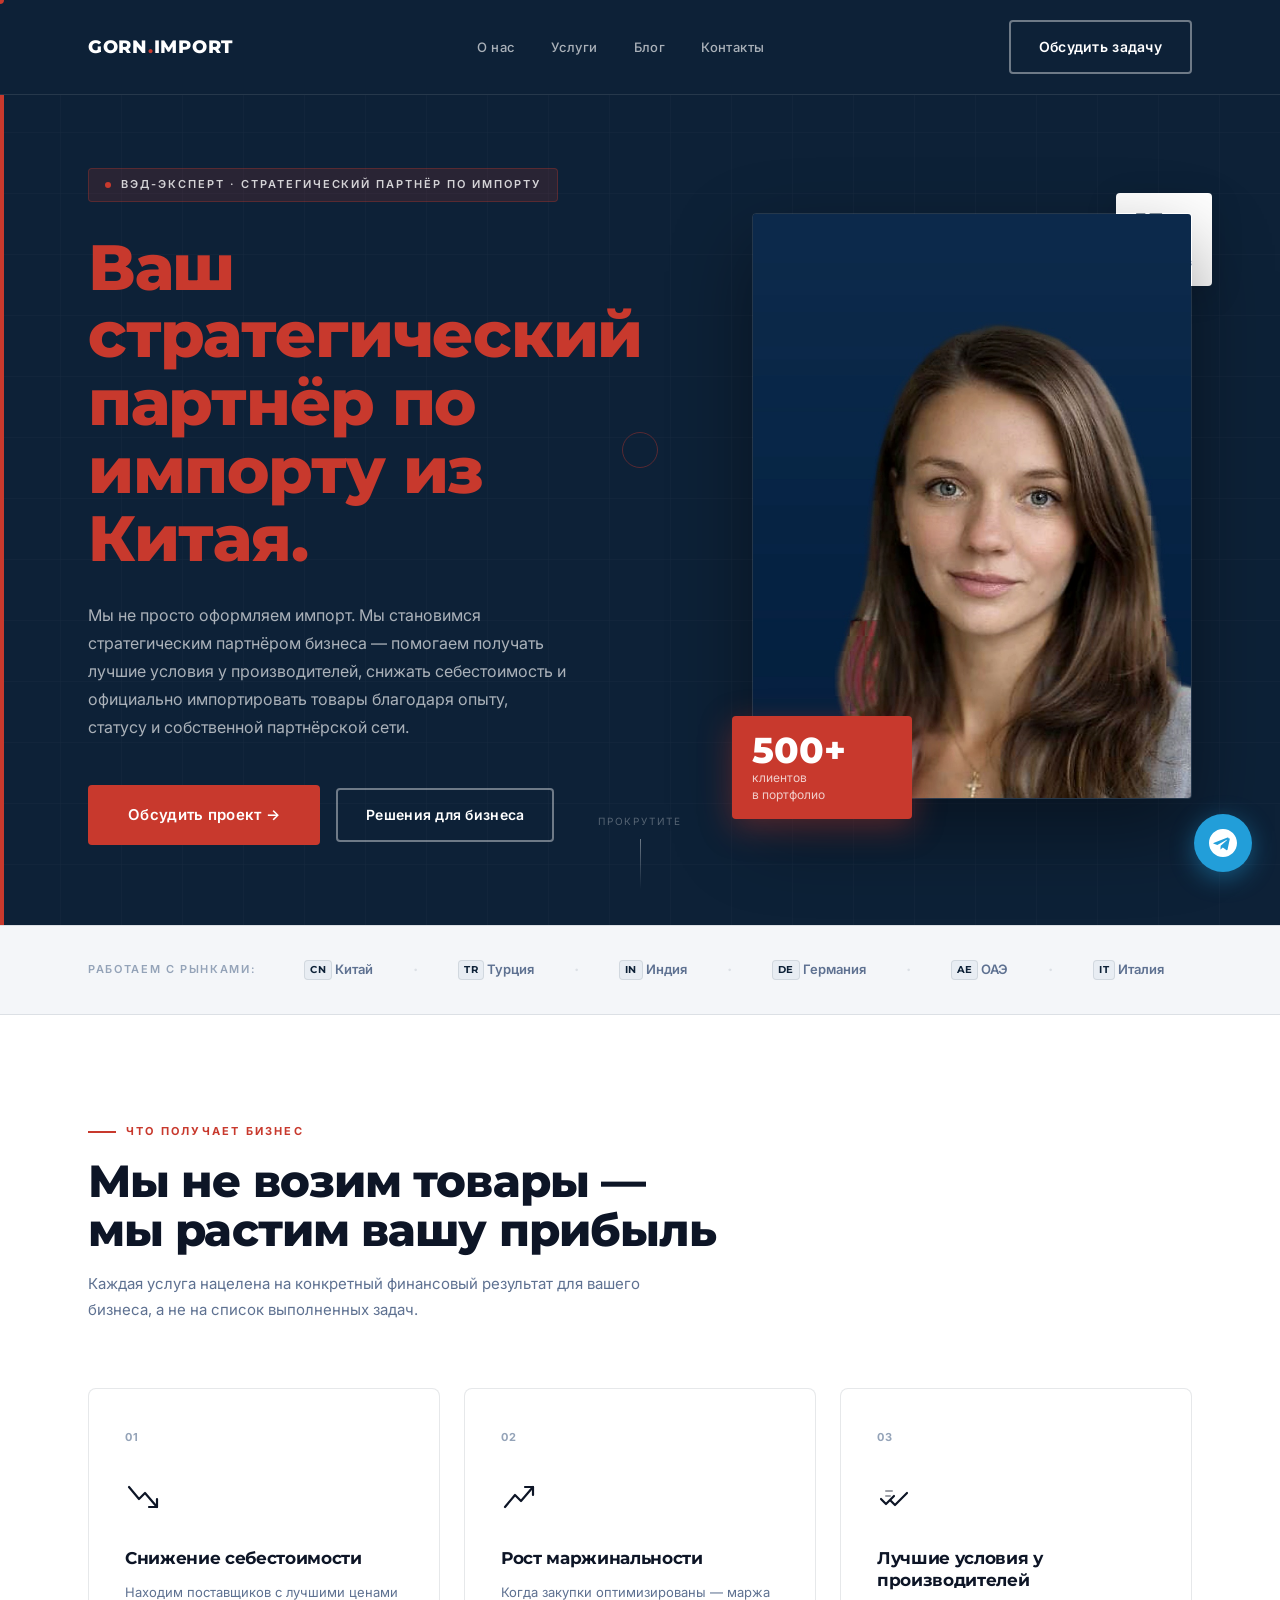
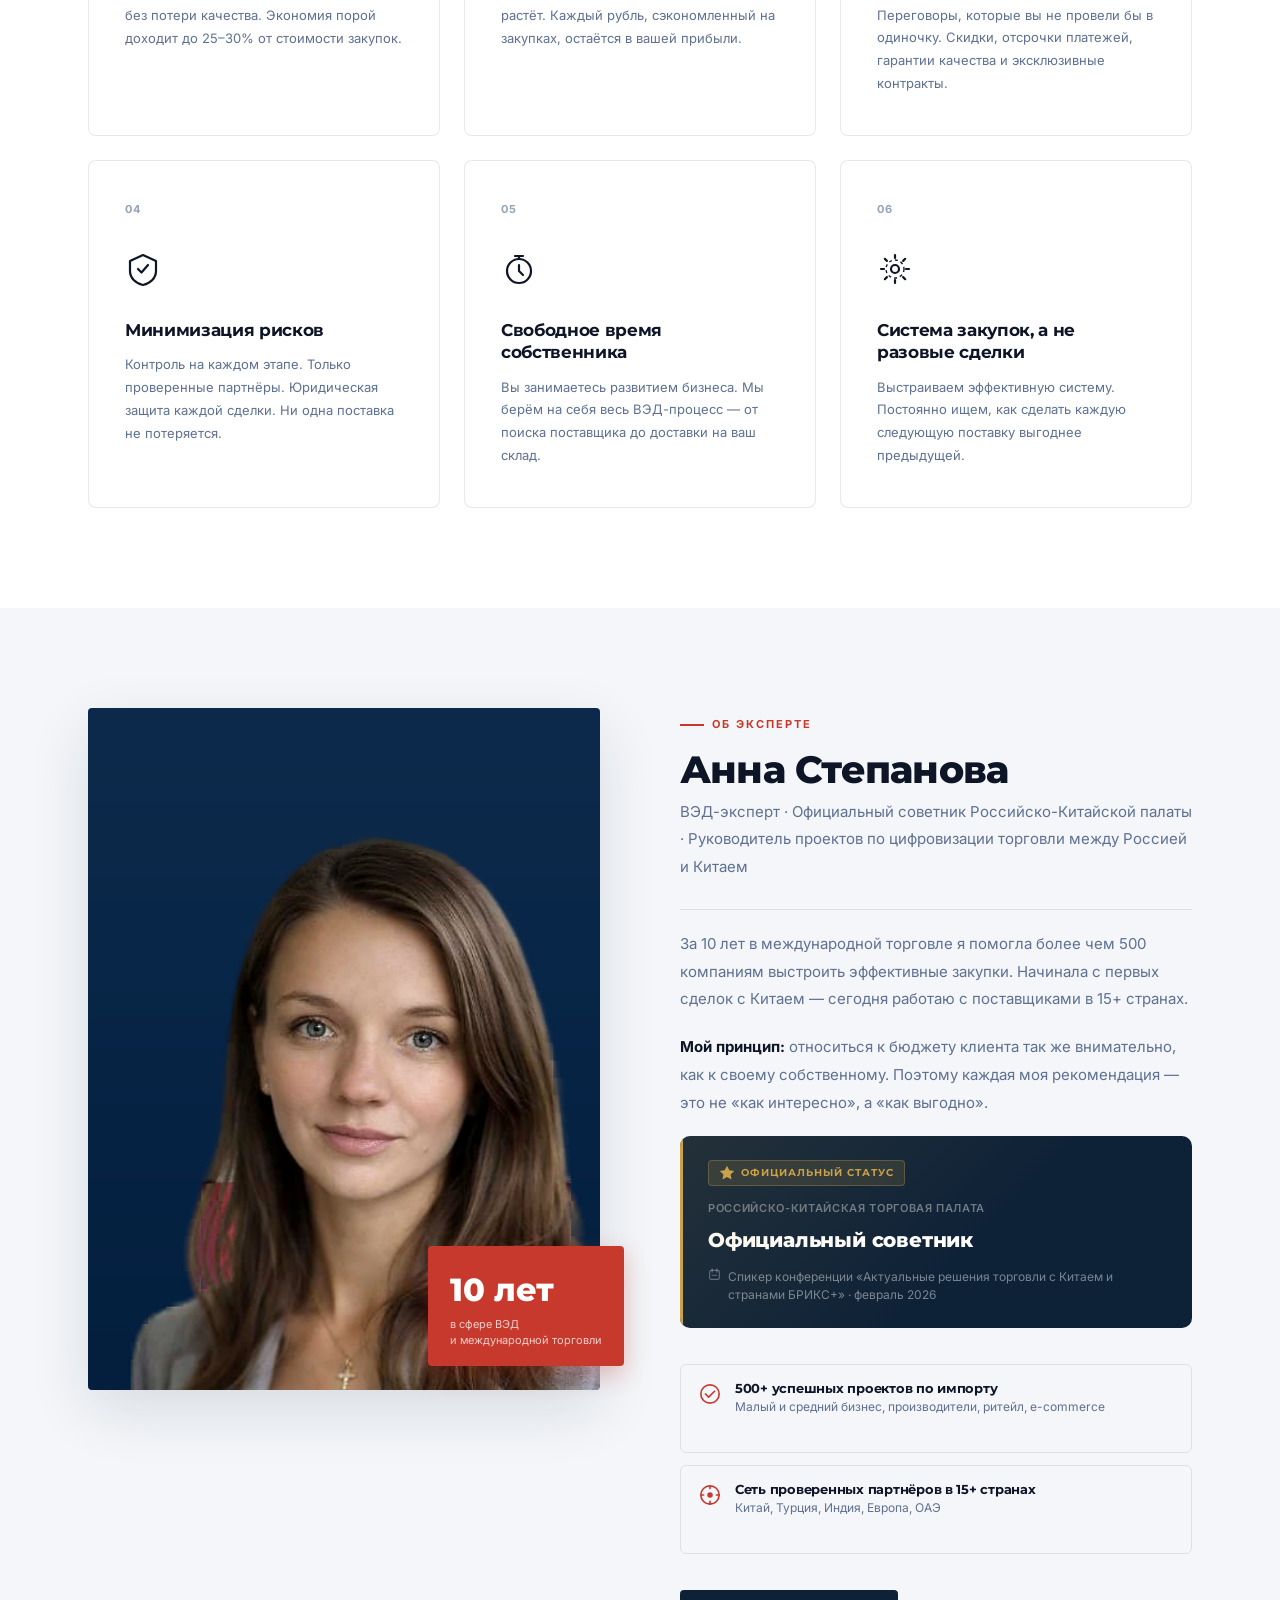
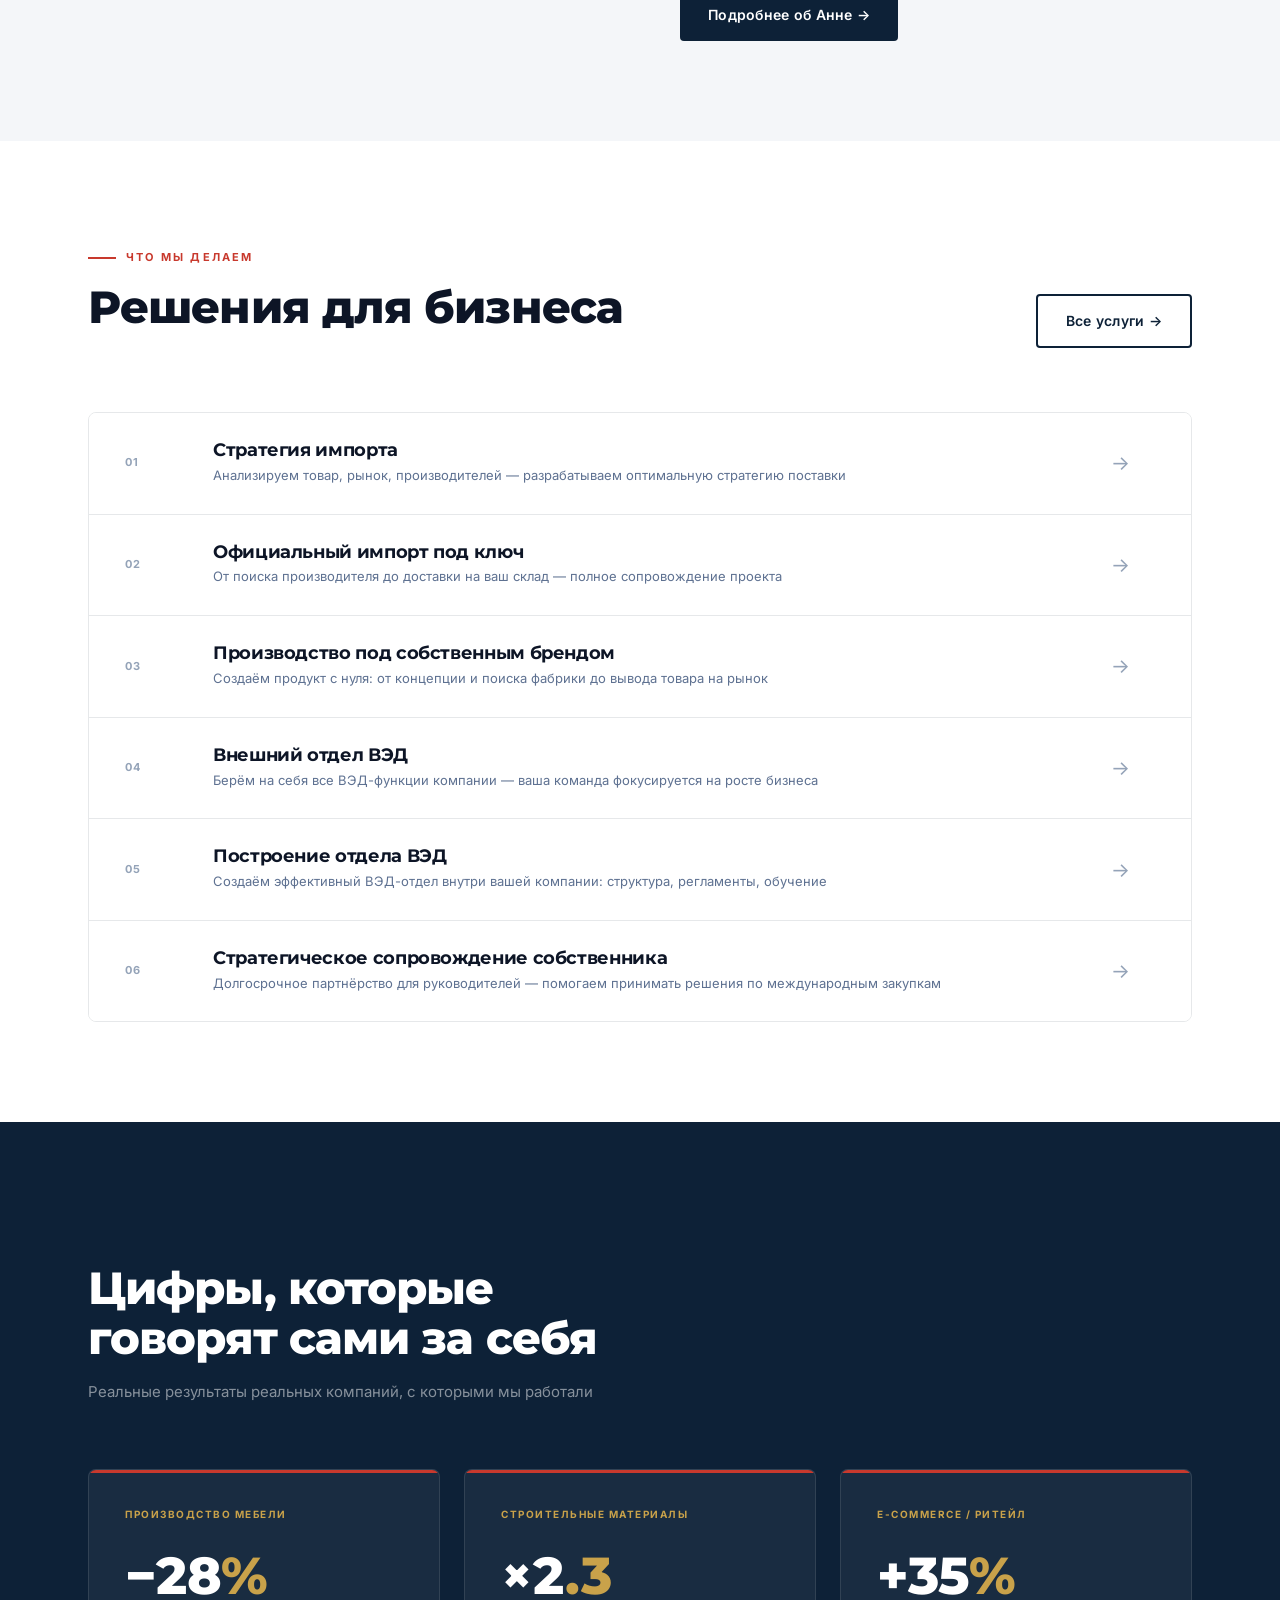
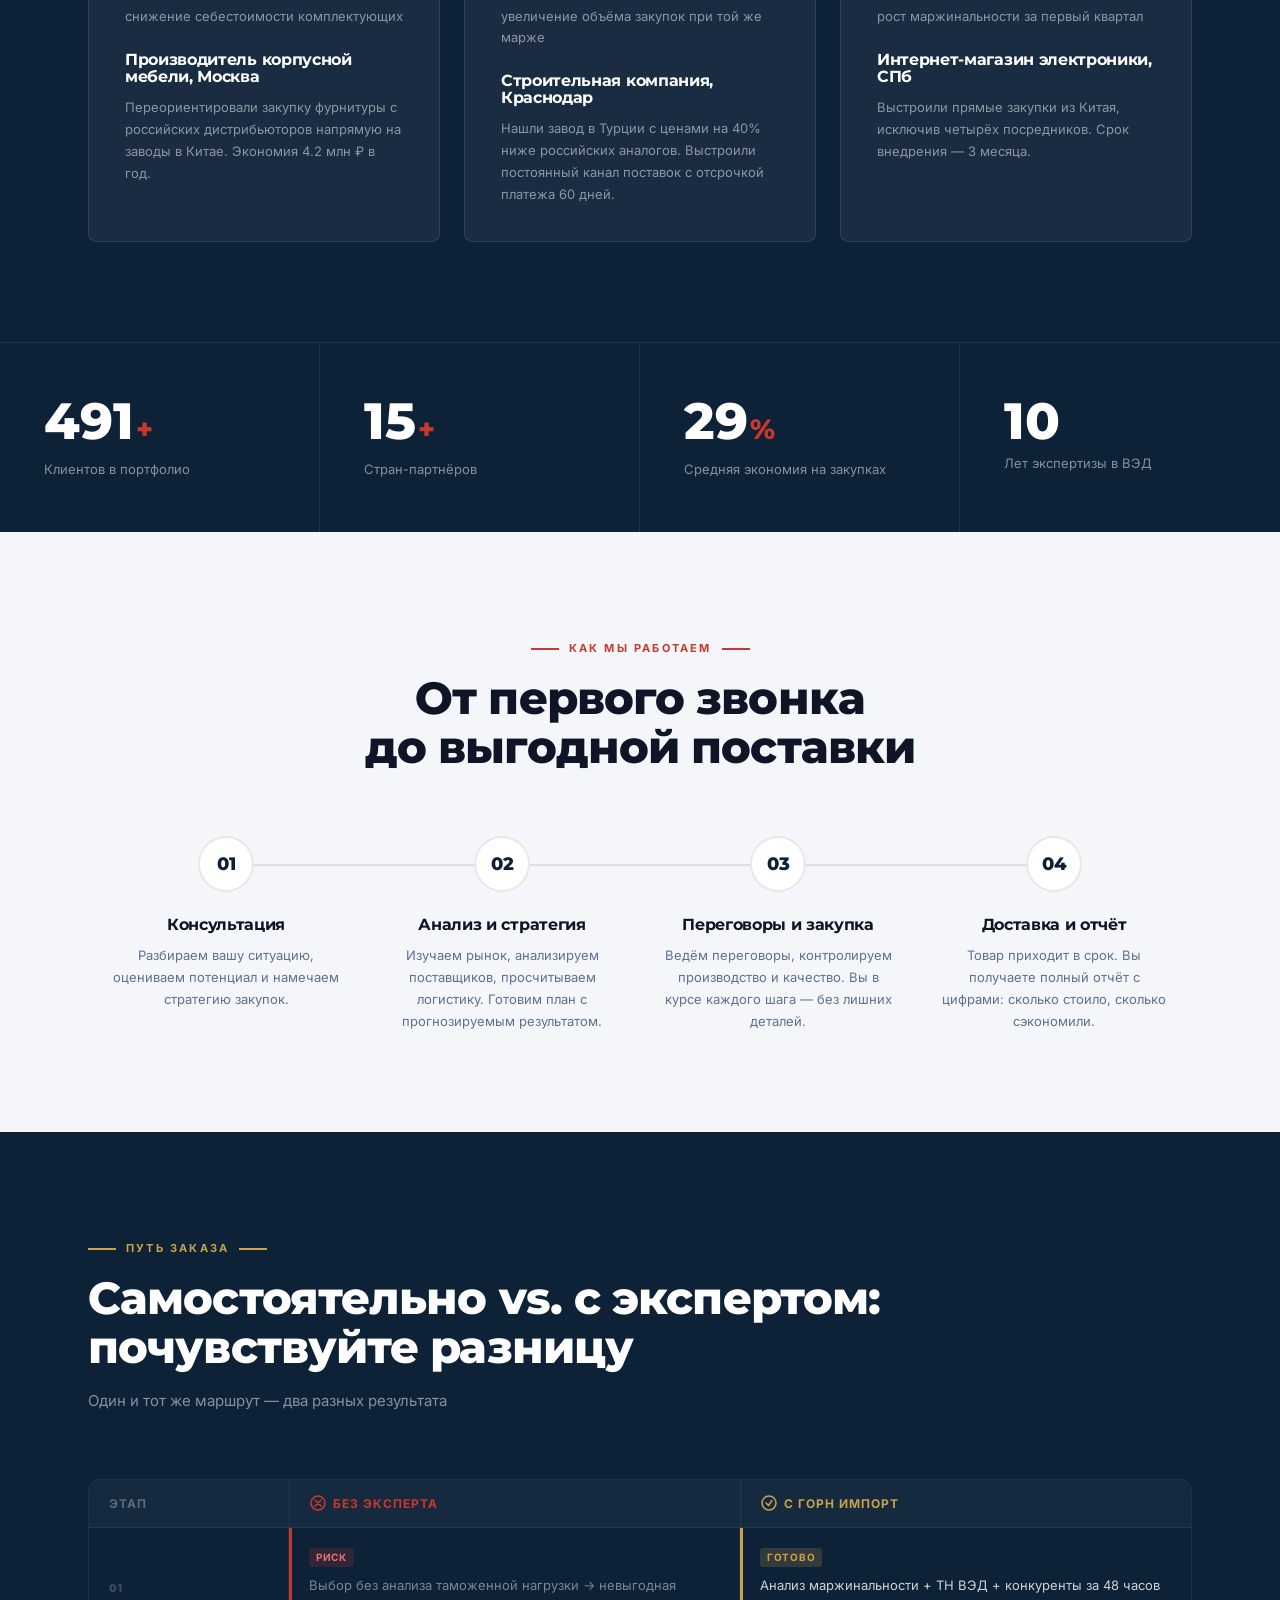
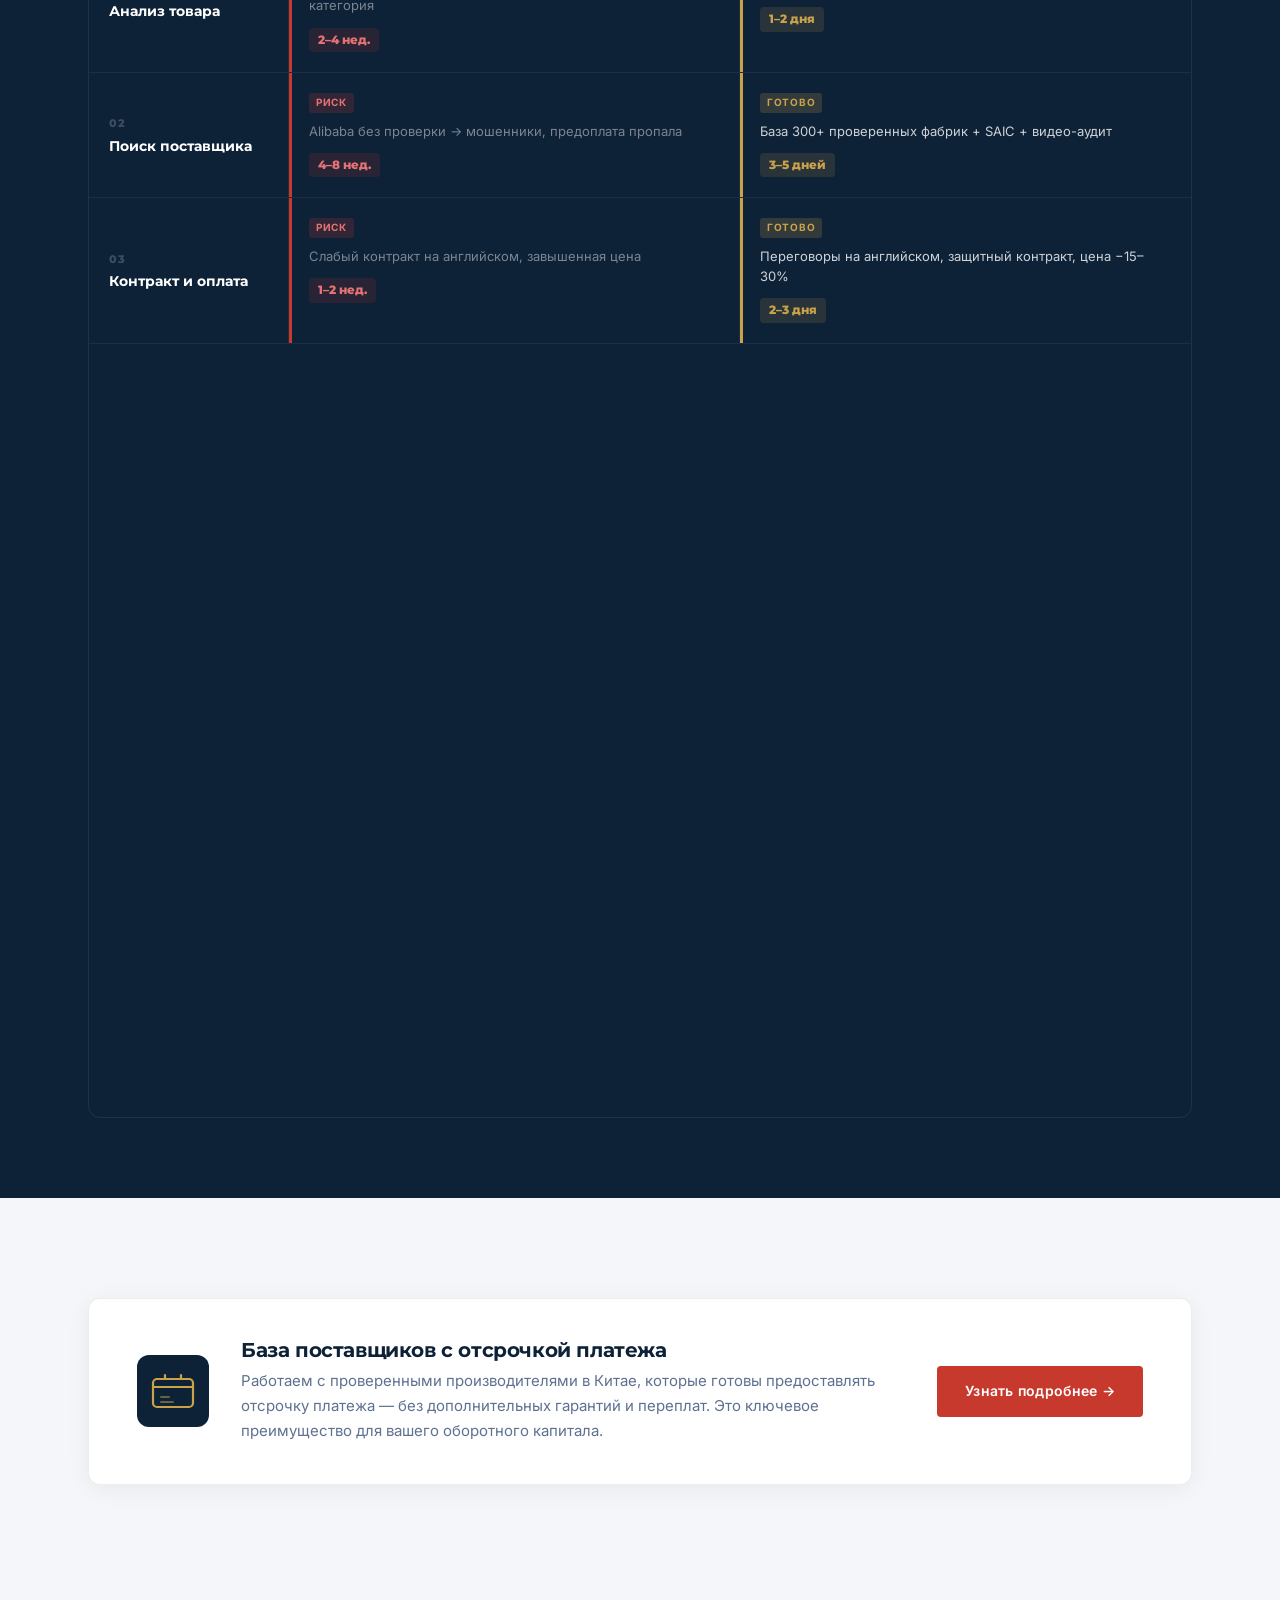
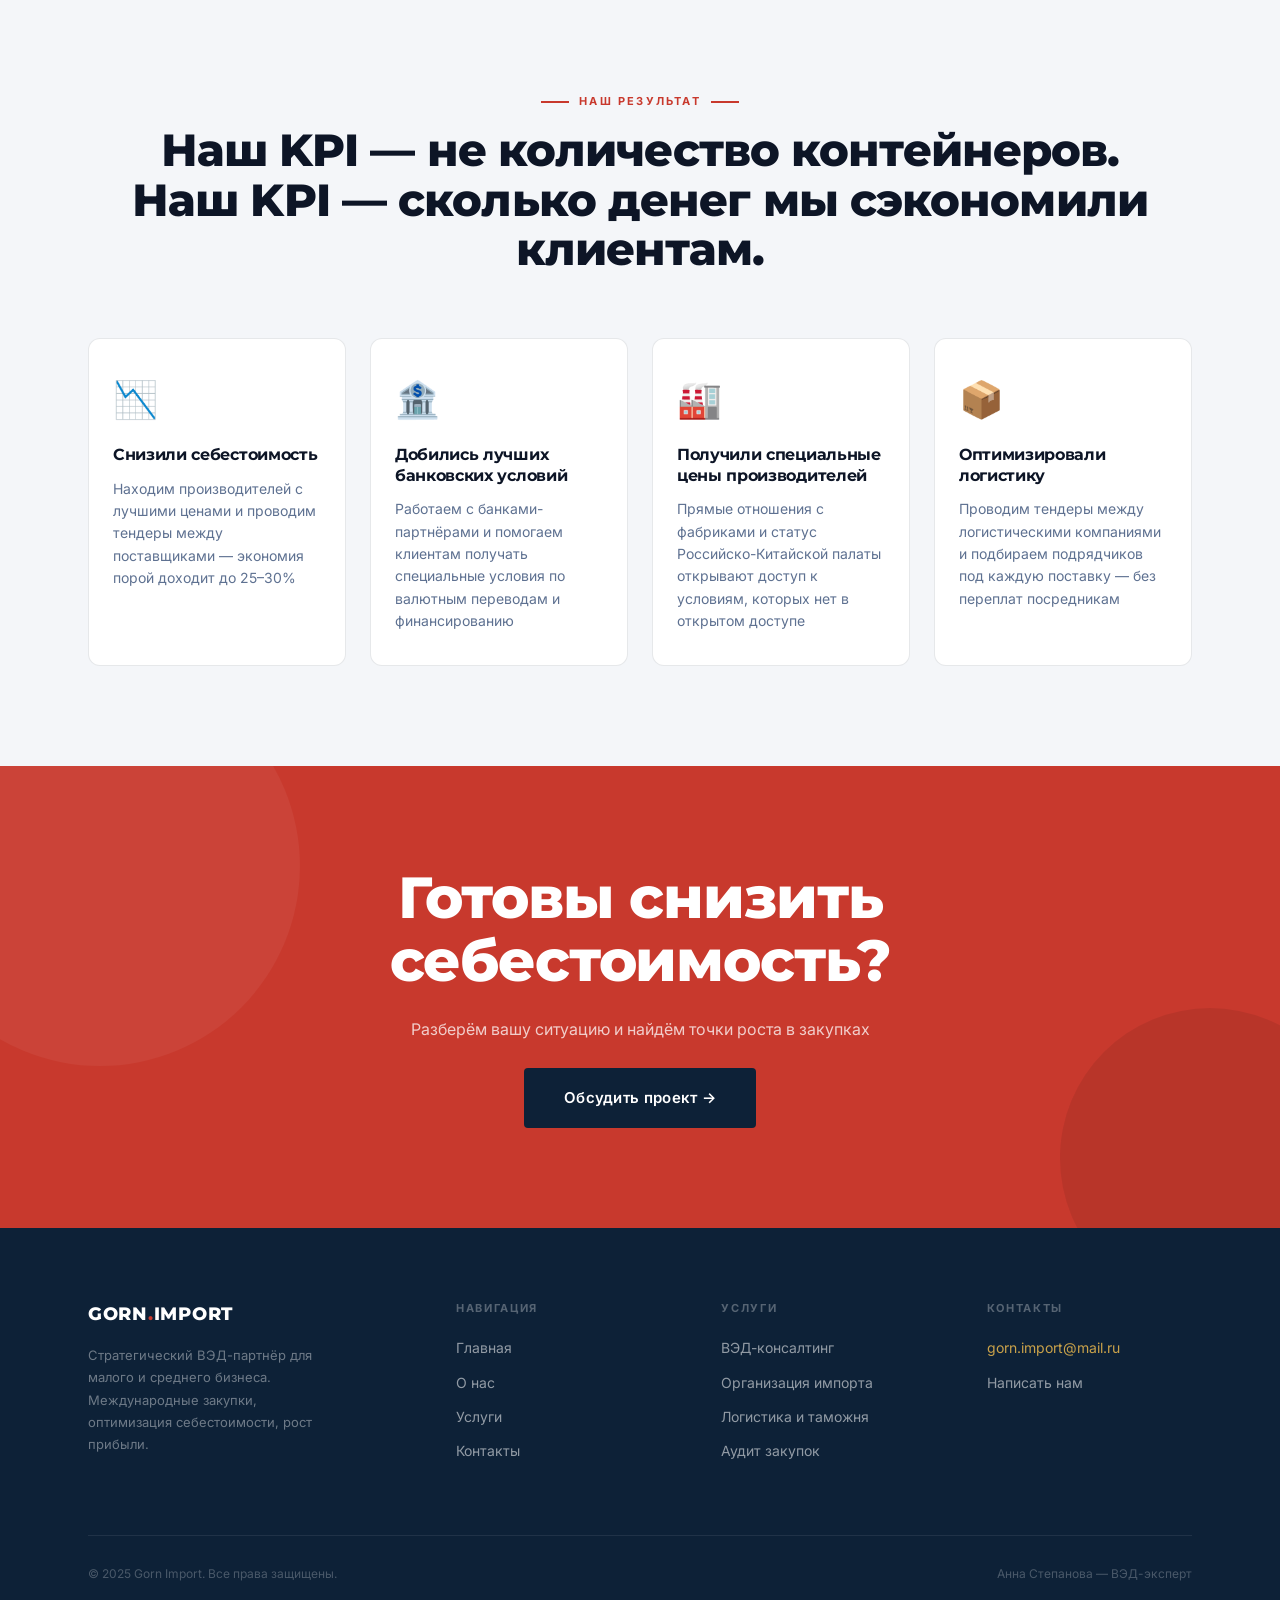
==== commit 82f0e08a: "Sync repo with live site (v6): homepage copy, ?v=6 assets, CSS/JS fixes, cache-clearing service work" ====
--- a/index.html
+++ b/index.html
@@ -47,7 +47,7 @@
   <link rel="preconnect" href="https://fonts.googleapis.com">
   <link rel="preconnect" href="https://fonts.gstatic.com" crossorigin>
   <link href="https://fonts.googleapis.com/css2?family=Montserrat:wght@400;500;600;700;800;900&family=Inter:wght@300;400;500;600&display=swap" rel="stylesheet">
-  <link rel="stylesheet" href="styles.css">
+  <link rel="stylesheet" href="styles.css?v=6">
 </head>
 <body>
 
@@ -87,19 +87,19 @@
       <div class="hero__content">
         <div class="hero__tag reveal-up">
           <span class="hero__tag-dot"></span>
-          ВЭД-эксперт · Международные закупки
+          ВЭД-эксперт · Стратегический партнёр по импорту
         </div>
         <h1 class="hero__title">
-          <div class="line"><span class="reveal-word">Снижаем себестоимость.</span></div>
-          <div class="line"><span class="reveal-word" style="transition-delay:.15s">Растим вашу</span></div>
-          <div class="line"><span class="reveal-word" style="transition-delay:.3s"><span>прибыль.</span></span></div>
+          <div class="line"><span class="reveal-word">Ваш стратегический</span></div>
+          <div class="line"><span class="reveal-word" style="transition-delay:.15s">партнёр по</span></div>
+          <div class="line"><span class="reveal-word" style="transition-delay:.3s"><span>импорту из Китая.</span></span></div>
         </h1>
         <p class="hero__sub reveal-up" style="--delay:.25s">
-          Анна Степанова — ВЭД-эксперт и официальный советник Российско-Китайской палаты. Помогаем бизнесу выстраивать эффективные международные закупки и снижать себестоимость — экономия порой доходит до 25–30%.
+          Мы не просто оформляем импорт. Мы становимся стратегическим партнёром бизнеса — помогаем получать лучшие условия у производителей, снижать себестоимость и официально импортировать товары благодаря опыту, статусу и собственной партнёрской сети.
         </p>
         <div class="hero__actions reveal-up" style="--delay:.4s">
-          <a href="contact.html" class="btn btn--primary btn--large">Получить консультацию →</a>
-          <a href="services.html" class="btn btn--outline-white">Наши услуги</a>
+          <a href="contact.html" class="btn btn--primary btn--large">Обсудить проект →</a>
+          <a href="services.html" class="btn btn--outline-white">Решения для бизнеса</a>
         </div>
       </div>
       <div class="hero__photo reveal-up" style="--delay:.3s">
@@ -316,7 +316,7 @@
       <div class="section-header" style="display:flex;justify-content:space-between;align-items:flex-end">
         <div>
           <div class="section-eyebrow reveal-up"><span class="section-eyebrow-line"></span>Что мы делаем</div>
-          <h2 class="section-title reveal-up" style="--delay:.08s">Услуги</h2>
+          <h2 class="section-title reveal-up" style="--delay:.08s">Решения для бизнеса</h2>
         </div>
         <a href="services.html" class="btn btn--outline reveal-up" style="--delay:.16s;flex-shrink:0">Все услуги →</a>
       </div>
@@ -324,40 +324,48 @@
         <a href="services.html" class="service-item reveal-up">
           <span class="service-item__num">01</span>
           <div class="service-item__content">
-            <h3>ВЭД-консалтинг</h3>
-            <p>Полное стратегическое сопровождение внешнеэкономической деятельности</p>
+            <h3>Стратегия импорта</h3>
+            <p>Анализируем товар, рынок, производителей — разрабатываем оптимальную стратегию поставки</p>
           </div>
           <span class="service-item__arrow">→</span>
         </a>
         <a href="services.html" class="service-item reveal-up" style="--delay:.06s">
           <span class="service-item__num">02</span>
           <div class="service-item__content">
-            <h3>Организация импорта</h3>
-            <p>Поиск, проверка и закупки у производителей в 15+ странах</p>
+            <h3>Официальный импорт под ключ</h3>
+            <p>От поиска производителя до доставки на ваш склад — полное сопровождение проекта</p>
           </div>
           <span class="service-item__arrow">→</span>
         </a>
         <a href="services.html" class="service-item reveal-up" style="--delay:.12s">
           <span class="service-item__num">03</span>
           <div class="service-item__content">
-            <h3>Логистика и таможенное оформление</h3>
-            <p>Доставка «под ключ», таможня, расчёт полной себестоимости</p>
+            <h3>Производство под собственным брендом</h3>
+            <p>Создаём продукт с нуля: от концепции и поиска фабрики до вывода товара на рынок</p>
           </div>
           <span class="service-item__arrow">→</span>
         </a>
         <a href="services.html" class="service-item reveal-up" style="--delay:.18s">
           <span class="service-item__num">04</span>
           <div class="service-item__content">
-            <h3>Переговоры с поставщиками</h3>
-            <p>Получаем условия, которые вы не смогли бы получить самостоятельно</p>
+            <h3>Внешний отдел ВЭД</h3>
+            <p>Берём на себя все ВЭД-функции компании — ваша команда фокусируется на росте бизнеса</p>
           </div>
           <span class="service-item__arrow">→</span>
         </a>
         <a href="services.html" class="service-item reveal-up" style="--delay:.24s">
           <span class="service-item__num">05</span>
           <div class="service-item__content">
-            <h3>Аудит текущих закупок</h3>
-            <p>Находим, где бизнес теряет деньги прямо сейчас</p>
+            <h3>Построение отдела ВЭД</h3>
+            <p>Создаём эффективный ВЭД-отдел внутри вашей компании: структура, регламенты, обучение</p>
+          </div>
+          <span class="service-item__arrow">→</span>
+        </a>
+        <a href="services.html" class="service-item reveal-up" style="--delay:.30s">
+          <span class="service-item__num">06</span>
+          <div class="service-item__content">
+            <h3>Стратегическое сопровождение собственника</h3>
+            <p>Долгосрочное партнёрство для руководителей — помогаем принимать решения по международным закупкам</p>
           </div>
           <span class="service-item__arrow">→</span>
         </a>
@@ -538,7 +546,7 @@
           </div>
           <div class="jrn__good">
             <span class="jrn__tag jrn__tag--ok">Готово</span>
-            Переговоры на китайском, защитный контракт, цена −15–30%
+            Переговоры на английском, защитный контракт, цена −15–30%
             <span class="jrn__days jrn__days--fast">2–3 дня</span>
           </div>
         </div>
@@ -572,7 +580,7 @@
           </div>
           <div class="jrn__good">
             <span class="jrn__tag jrn__tag--ok">Готово</span>
-            Инспекция AQL 2.5 до отгрузки — брак остаётся в Китае
+            Контроль качества на производстве до отгрузки — брак не едет к вам
             <span class="jrn__days jrn__days--fast">1–2 дня</span>
           </div>
         </div>
@@ -825,7 +833,7 @@
               </div>
               <div class="journey-step__body">
                 <div class="journey-step__title">Переговоры и контракт</div>
-                <div class="journey-step__desc with-mode">Проводим переговоры на китайском, составляем защитный контракт, фиксируем цену</div>
+                <div class="journey-step__desc with-mode">Проводим переговоры на английском, составляем защитный контракт, фиксируем цену</div>
                 <div class="journey-step__desc without-mode" style="display:none">Языковой барьер, невыгодные условия, слабый контракт без защиты</div>
               </div>
               <div class="journey-step__time"><span class="journey-step__days">2–3</span><span class="journey-step__unit">дня</span></div>
@@ -857,7 +865,7 @@
               </div>
               <div class="journey-step__body">
                 <div class="journey-step__title">Контроль качества</div>
-                <div class="journey-step__desc with-mode">Инспекция на производстве по стандарту AQL 2.5 до отгрузки — брак не едет</div>
+                <div class="journey-step__desc with-mode">Контроль качества на производстве до отгрузки — вопросы по браку решаются напрямую с производителем</div>
                 <div class="journey-step__desc without-mode" style="display:none">Брак обнаруживается уже на складе в России — возврат невозможен</div>
               </div>
               <div class="journey-step__time"><span class="journey-step__days">1–2</span><span class="journey-step__unit">дня</span></div>
@@ -1100,12 +1108,54 @@
     </div>
   </section>
 
+  <!-- ===== KPI BLOCK ===== -->
+  <section class="section section--surface">
+    <div class="container">
+      <div class="section-header section-header--center">
+        <div class="section-eyebrow reveal-up" style="justify-content:center"><span class="section-eyebrow-line"></span>Наш результат<span class="section-eyebrow-line"></span></div>
+        <h2 class="section-title reveal-up" style="--delay:.08s;text-align:center">Наш KPI — не количество контейнеров.<br>Наш KPI — сколько денег мы сэкономили клиентам.</h2>
+      </div>
+      <div class="kpi__grid">
+        <div class="kpi-card reveal-up">
+          <div class="kpi-card__icon">📉</div>
+          <h3 class="kpi-card__title">Снизили себестоимость</h3>
+          <p class="kpi-card__text">Находим производителей с лучшими ценами и проводим тендеры между поставщиками — экономия порой доходит до 25–30%</p>
+        </div>
+        <div class="kpi-card reveal-up" style="--delay:.08s">
+          <div class="kpi-card__icon">🏦</div>
+          <h3 class="kpi-card__title">Добились лучших банковских условий</h3>
+          <p class="kpi-card__text">Работаем с банками-партнёрами и помогаем клиентам получать специальные условия по валютным переводам и финансированию</p>
+        </div>
+        <div class="kpi-card reveal-up" style="--delay:.16s">
+          <div class="kpi-card__icon">🏭</div>
+          <h3 class="kpi-card__title">Получили специальные цены производителей</h3>
+          <p class="kpi-card__text">Прямые отношения с фабриками и статус Российско-Китайской палаты открывают доступ к условиям, которых нет в открытом доступе</p>
+        </div>
+        <div class="kpi-card reveal-up" style="--delay:.24s">
+          <div class="kpi-card__icon">📦</div>
+          <h3 class="kpi-card__title">Оптимизировали логистику</h3>
+          <p class="kpi-card__text">Проводим тендеры между логистическими компаниями и подбираем подрядчиков под каждую поставку — без переплат посредникам</p>
+        </div>
+      </div>
+    </div>
+  </section>
+
+  <style>
+  .kpi__grid { display:grid; grid-template-columns:repeat(4,1fr); gap:24px; margin-top:48px; }
+  .kpi-card { background:var(--bg); border:1px solid var(--border); border-radius:12px; padding:32px 24px; }
+  .kpi-card__icon { font-size:36px; margin-bottom:16px; }
+  .kpi-card__title { font-family:var(--font-h); font-size:16px; font-weight:700; color:var(--text); margin-bottom:12px; line-height:1.3; }
+  .kpi-card__text { font-size:14px; color:var(--muted); line-height:1.6; }
+  @media(max-width:900px){.kpi__grid{grid-template-columns:repeat(2,1fr);}}
+  @media(max-width:560px){.kpi__grid{grid-template-columns:1fr;}}
+  </style>
+
   <section class="cta-banner">
     <div class="container">
       <div class="cta-banner__inner">
         <h2 class="cta-banner__title reveal-up">Готовы снизить<br>себестоимость?</h2>
         <p class="cta-banner__sub reveal-up" style="--delay:.1s">Разберём вашу ситуацию и найдём точки роста в закупках</p>
-        <a href="contact.html" class="btn btn--navy btn--large reveal-up" style="--delay:.2s">Записаться на консультацию →</a>
+        <a href="contact.html" class="btn btn--navy btn--large reveal-up" style="--delay:.2s">Обсудить проект →</a>
       </div>
     </div>
   </section>
@@ -1145,6 +1195,6 @@
     </div>
   </footer>
 
-  <script src="main.js"></script>
+  <script src="main.js?v=6"></script>
 </body>
 </html>
--- a/styles.css
+++ b/styles.css
@@ -517,9 +517,9 @@
   .hero__inner { grid-template-columns:1fr; padding:60px 48px; }
   .hero__photo { display:none; }
   .about-split { grid-template-columns:1fr; gap:60px; }
-  .about-split__photo-frame { aspect-ratio:4/3; }
-  .about-split__photo-frame img { aspect-ratio:4/3; }
-  .about-split__photo-placeholder { aspect-ratio:4/3; }
+  .about-split__photo-frame { max-width:100%; }
+  .about-split__photo-frame img { aspect-ratio:3/4; object-position:top center; }
+  .about-split__photo-placeholder { aspect-ratio:3/4; }
   .about-split__photo-badge { right:0; bottom:0; }
   .contact__grid { grid-template-columns:1fr; }
   .service-card { grid-template-columns:44px 1fr; }
@@ -532,7 +532,7 @@
   .container { padding:0 24px; }
   .section { padding:72px 0; }
   .nav__inner { padding:0 24px; }
-  .nav__links, .nav .btn--outline { display:none; }
+  .nav__links, .nav .btn--outline, .nav .btn--outline-white { display:none; }
   .nav__burger { display:flex; color:var(--navy); }
   .nav.nav--dark .nav__burger { color:#fff; }
   .benefits__grid { grid-template-columns:1fr; }
@@ -727,13 +727,11 @@
 
 /* ===== MOBILE POLISH ===== */
 @media (max-width:768px) {
-  /* hero mobile показываем фото */
-  .hero__inner { min-height:auto; padding:100px 24px 60px; }
-  .hero__photo { display:block; margin-top:40px; }
-  .hero__photo-frame { height:320px; }
-  .hero__photo-frame img { border-radius:12px; }
-  .hero__photo-badge { bottom:-12px; right:-8px; }
-  .hero__photo-badge2 { top:-12px; left:-8px; }
+  /* hero mobile — фото убираем, контент центрируем */
+  .hero__inner { min-height:auto; padding:100px 24px 56px; grid-template-columns:1fr; }
+  .hero__photo { display:none; }
+  .hero__sub { font-size:15px; max-width:100%; }
+  .hero__title { font-size:clamp(34px,8vw,52px); }
 
   /* section titles */
   .section-title { font-size:clamp(24px,6vw,36px); }
@@ -766,9 +764,10 @@
   .jrn__result-footer { flex-direction:column; gap:12px; padding:20px 16px; }
 
   /* trust bar */
-  .trust-bar__items { flex-wrap:wrap; gap:8px 16px; justify-content:center; }
+  .trust-bar__inner { flex-direction:column; align-items:flex-start; gap:12px; padding:20px 24px; }
+  .trust-bar__items { gap:8px 16px; justify-content:flex-start; }
   .trust-bar__sep { display:none; }
-  .trust-bar__item { font-size:12px; }
+  .trust-bar__item { font-size:12px; background:var(--bg); border:1px solid var(--border); border-radius:4px; padding:4px 10px; }
 
   /* supplier promo */
   .supplier-promo { gap:20px; }
